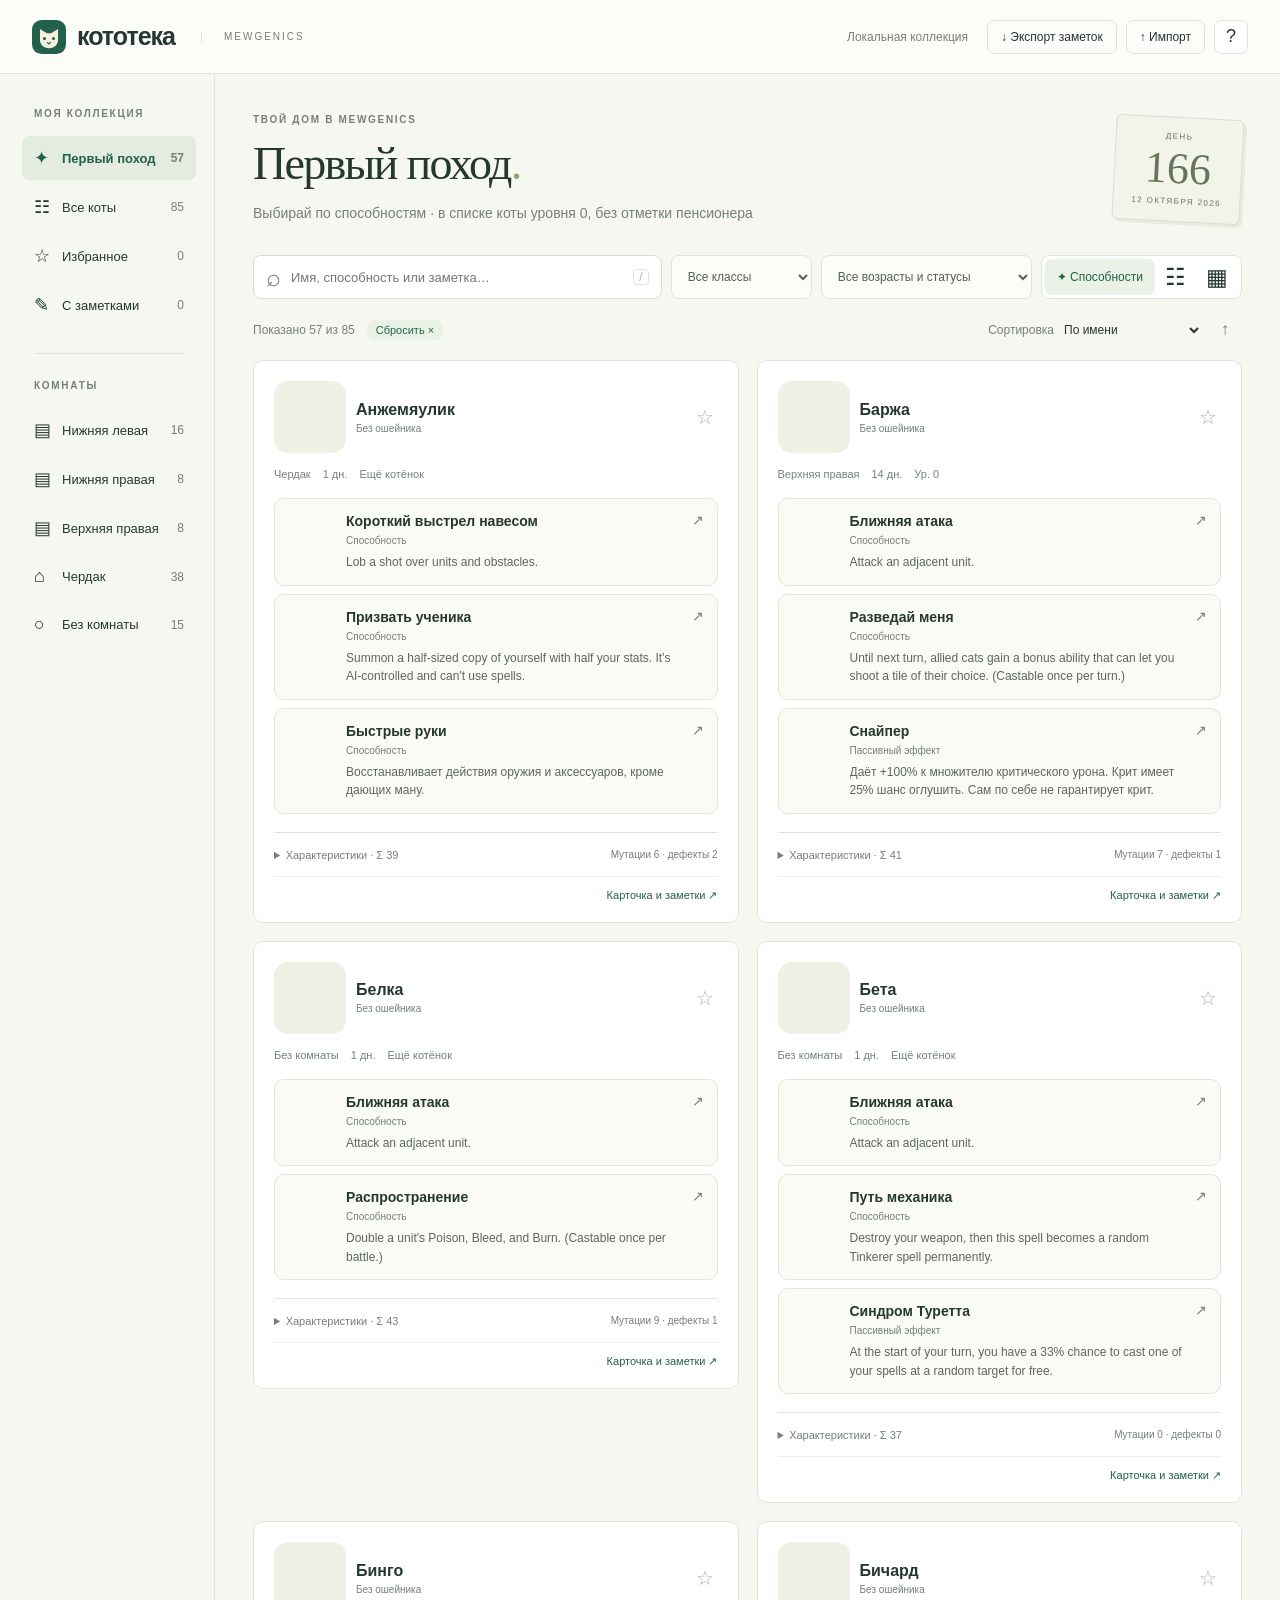
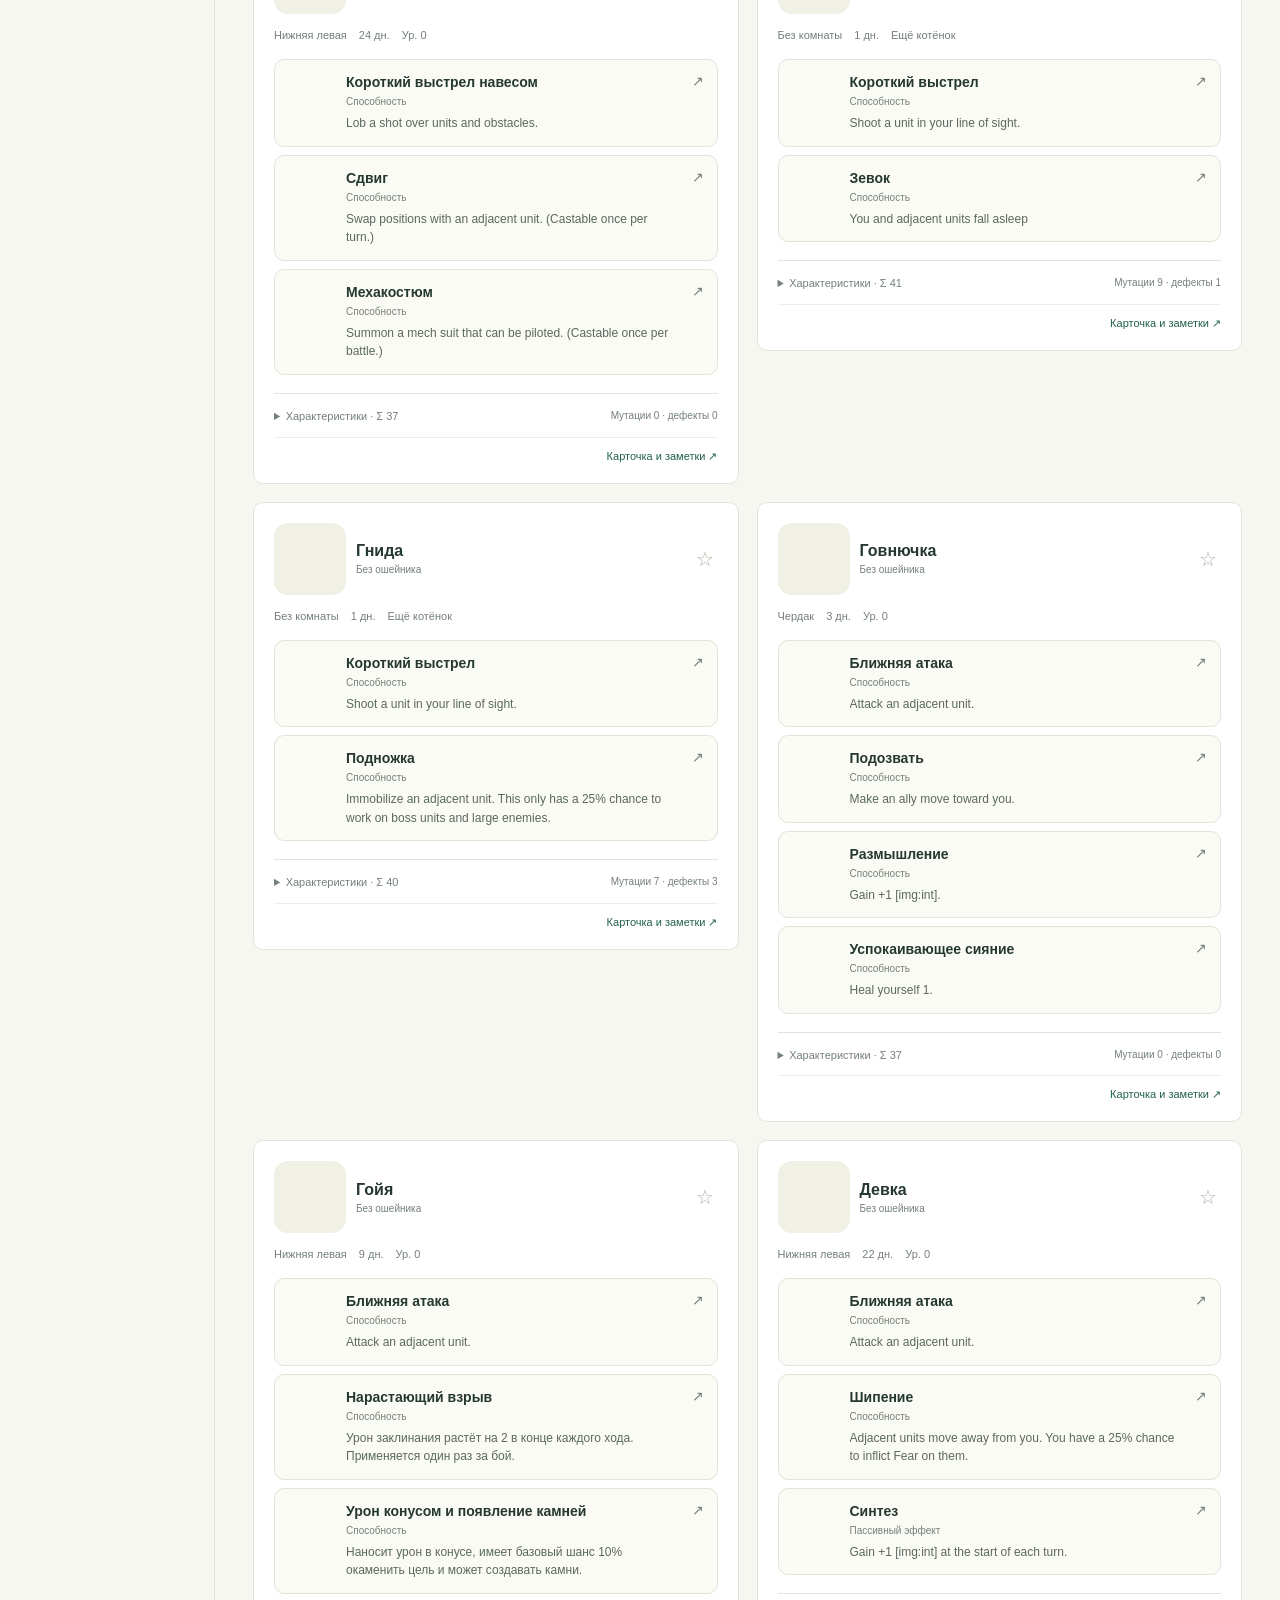
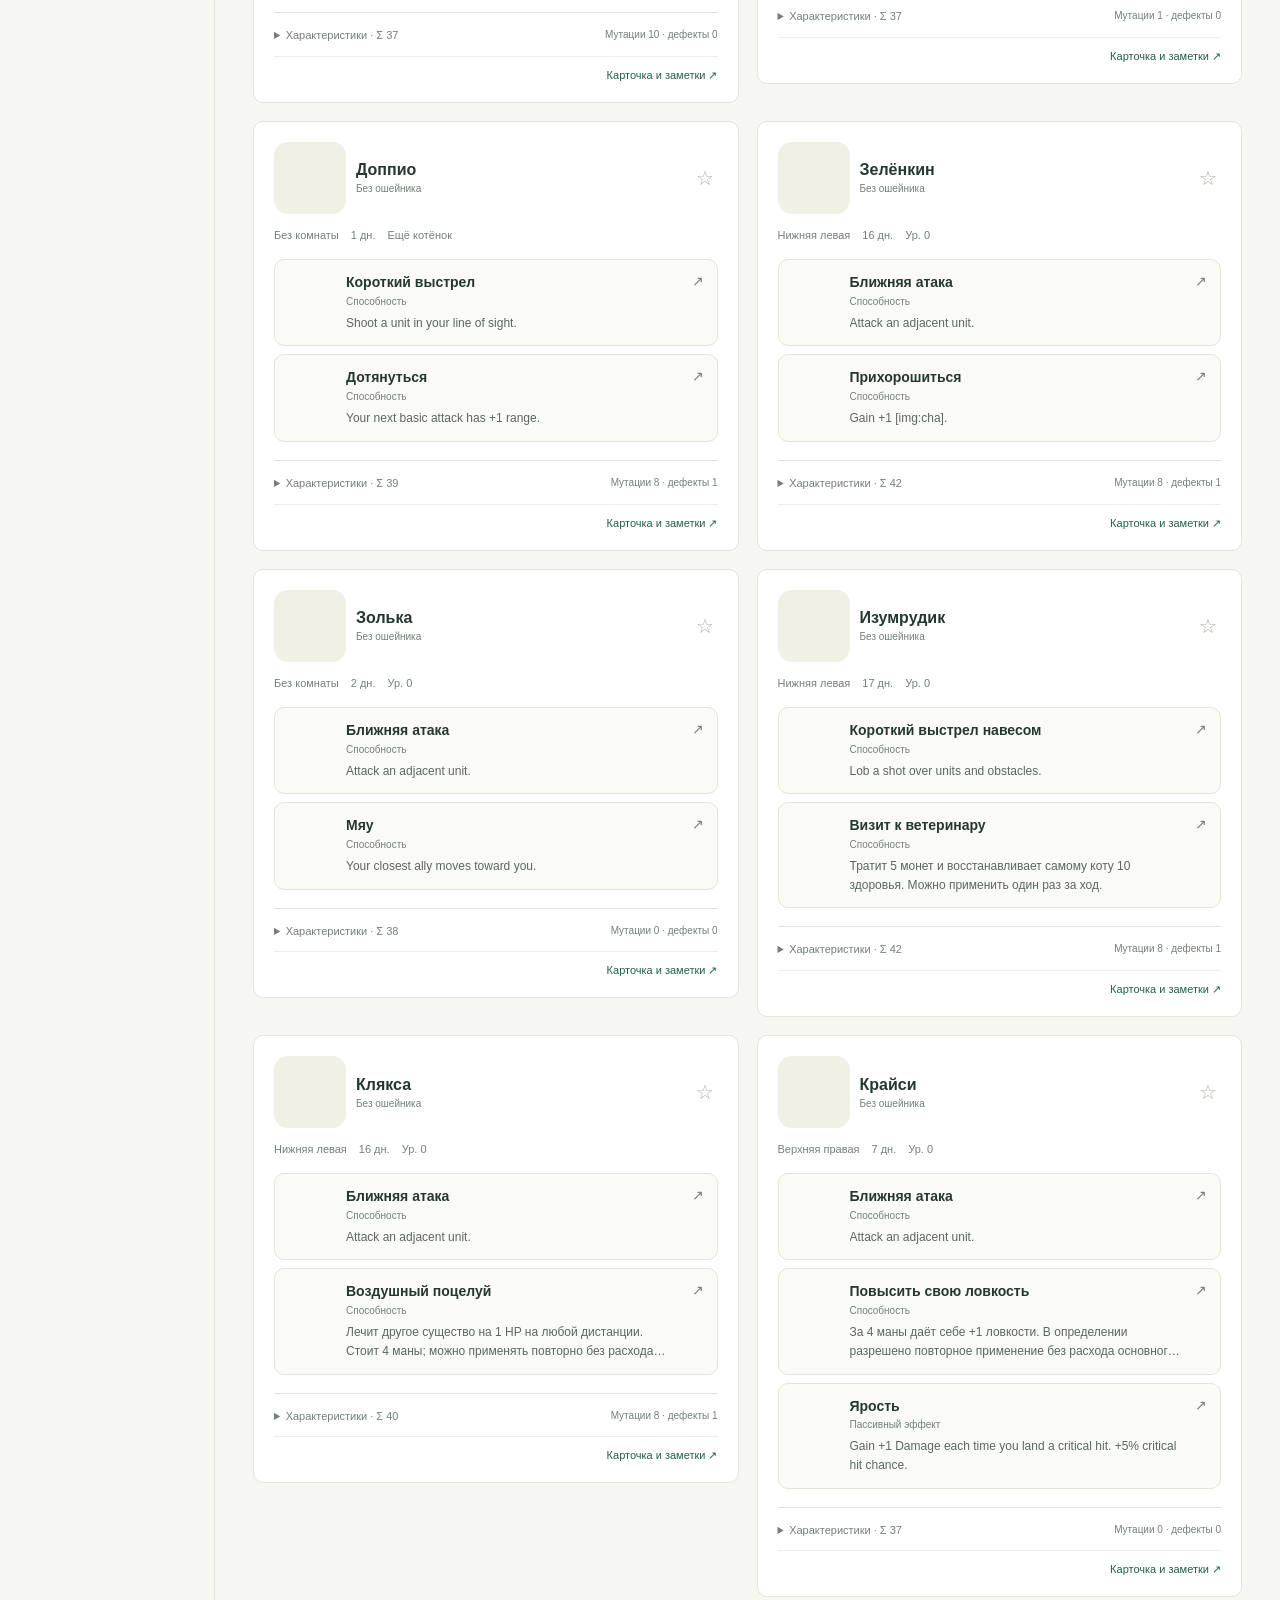
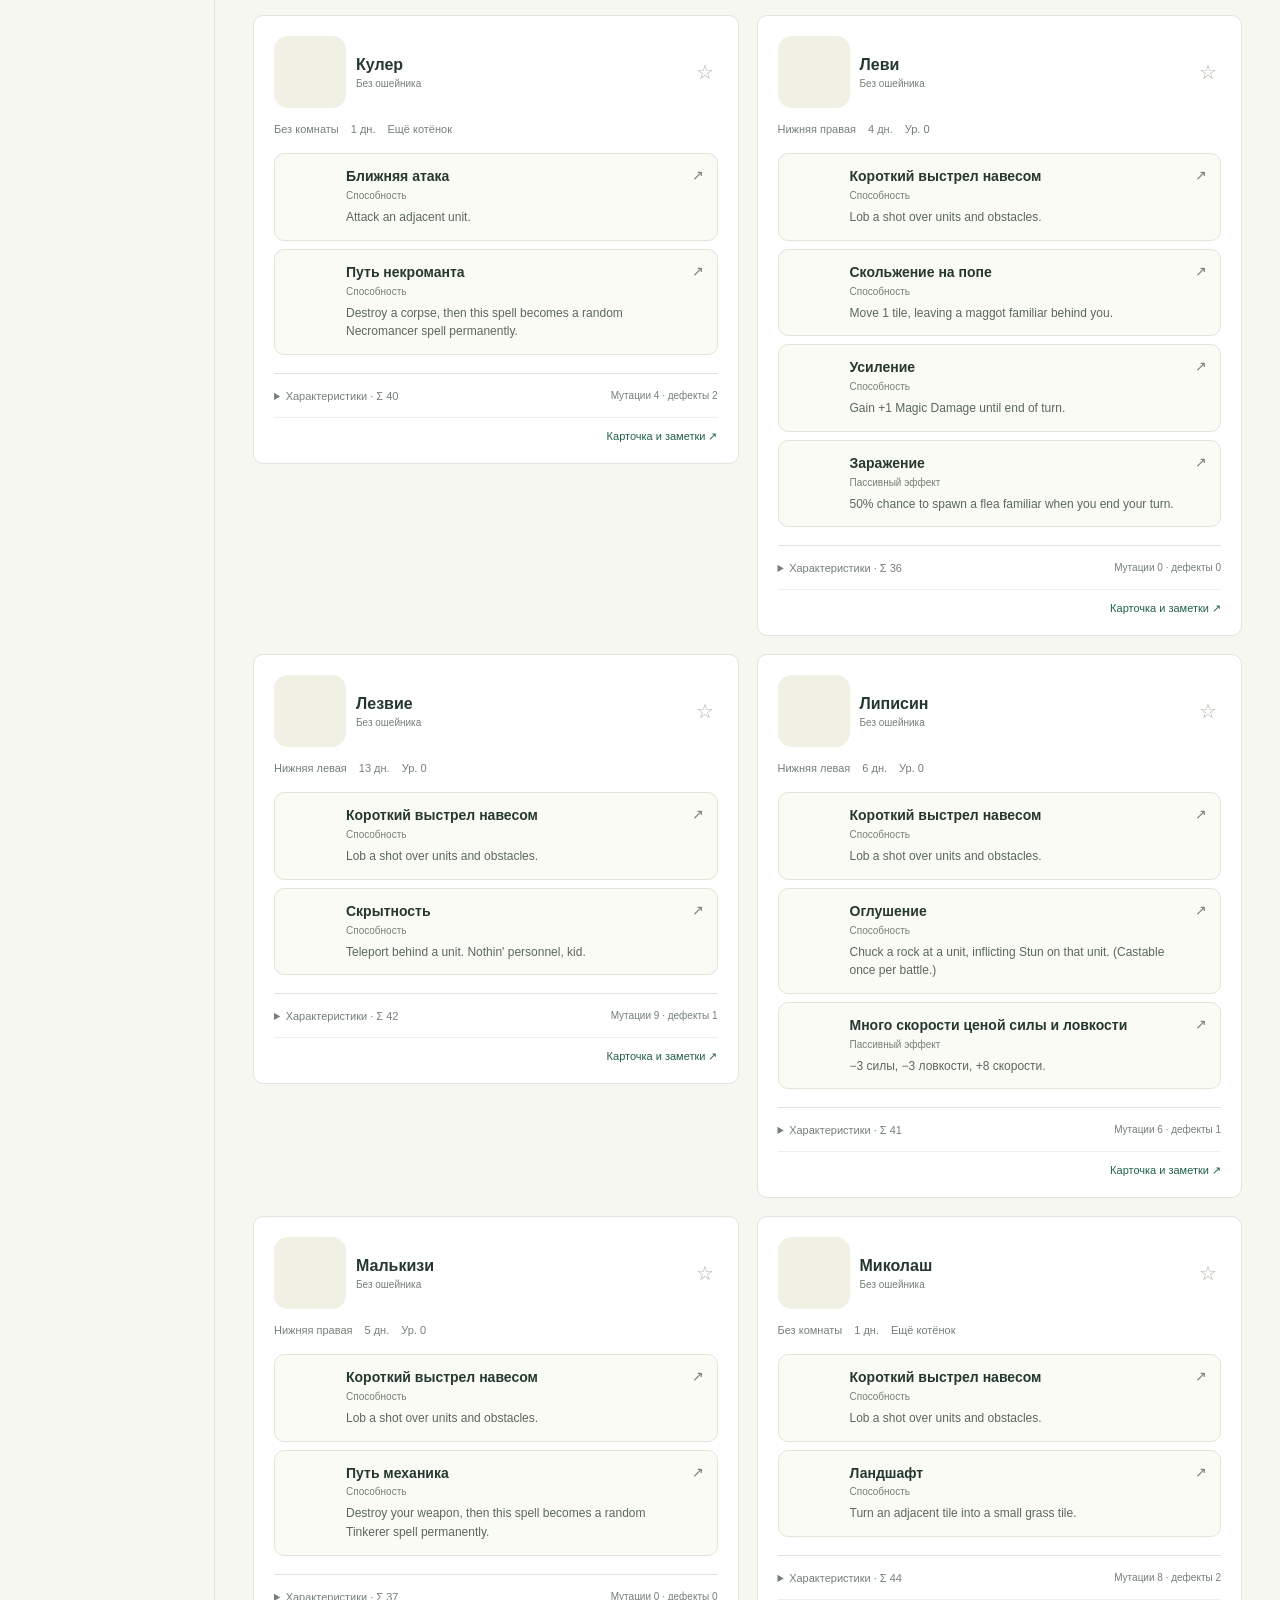
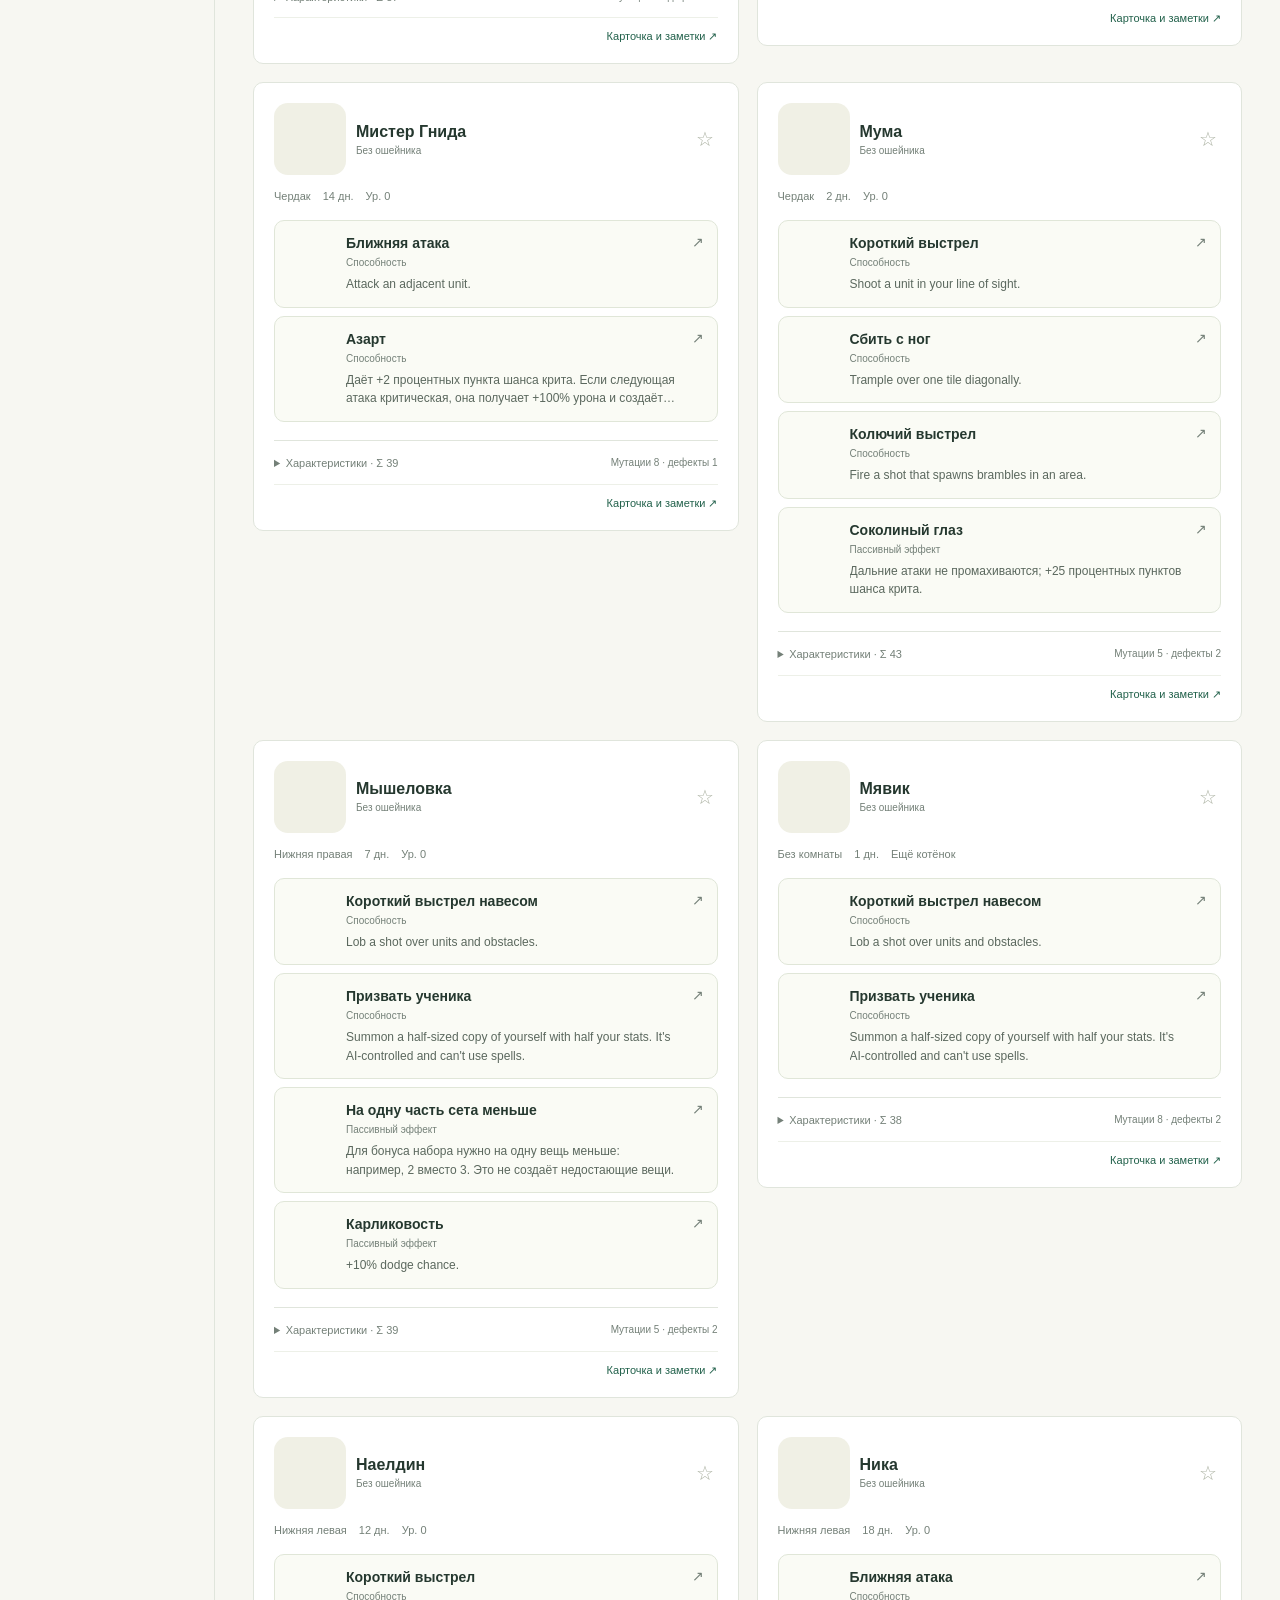
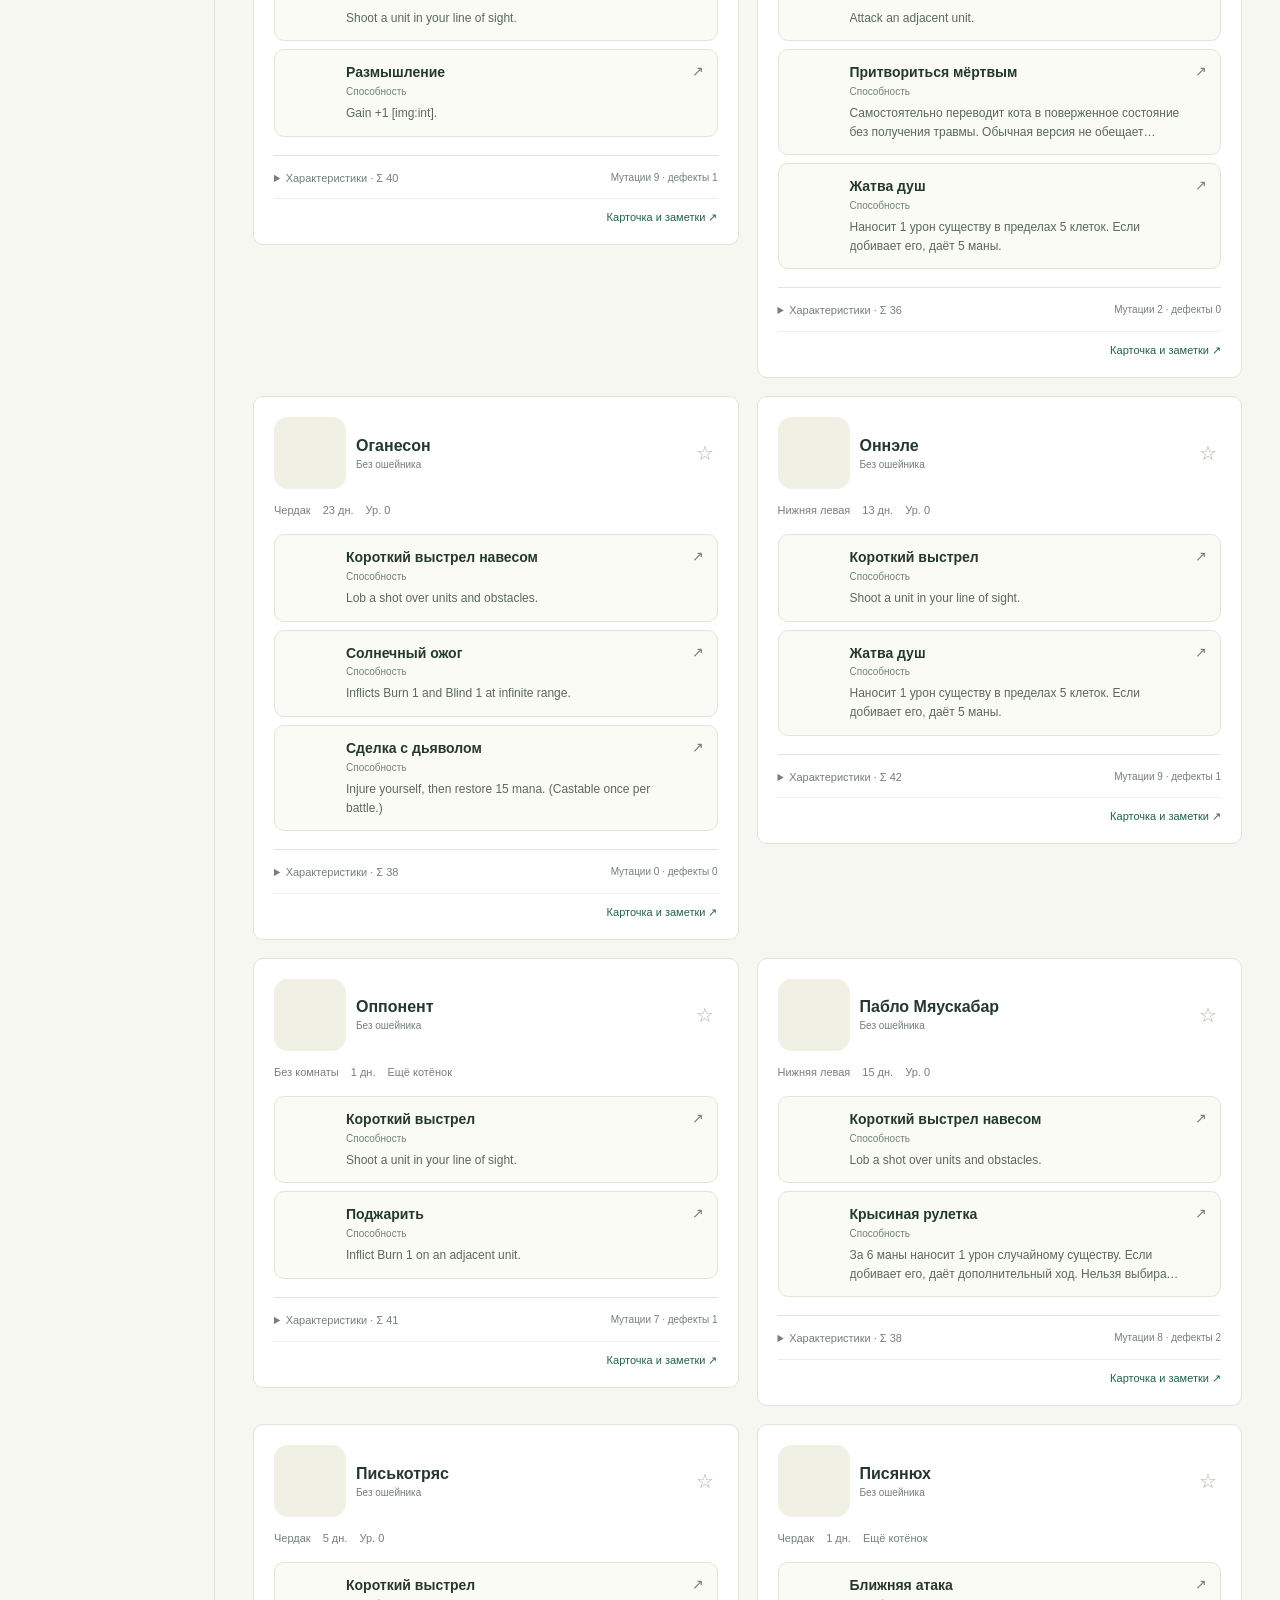
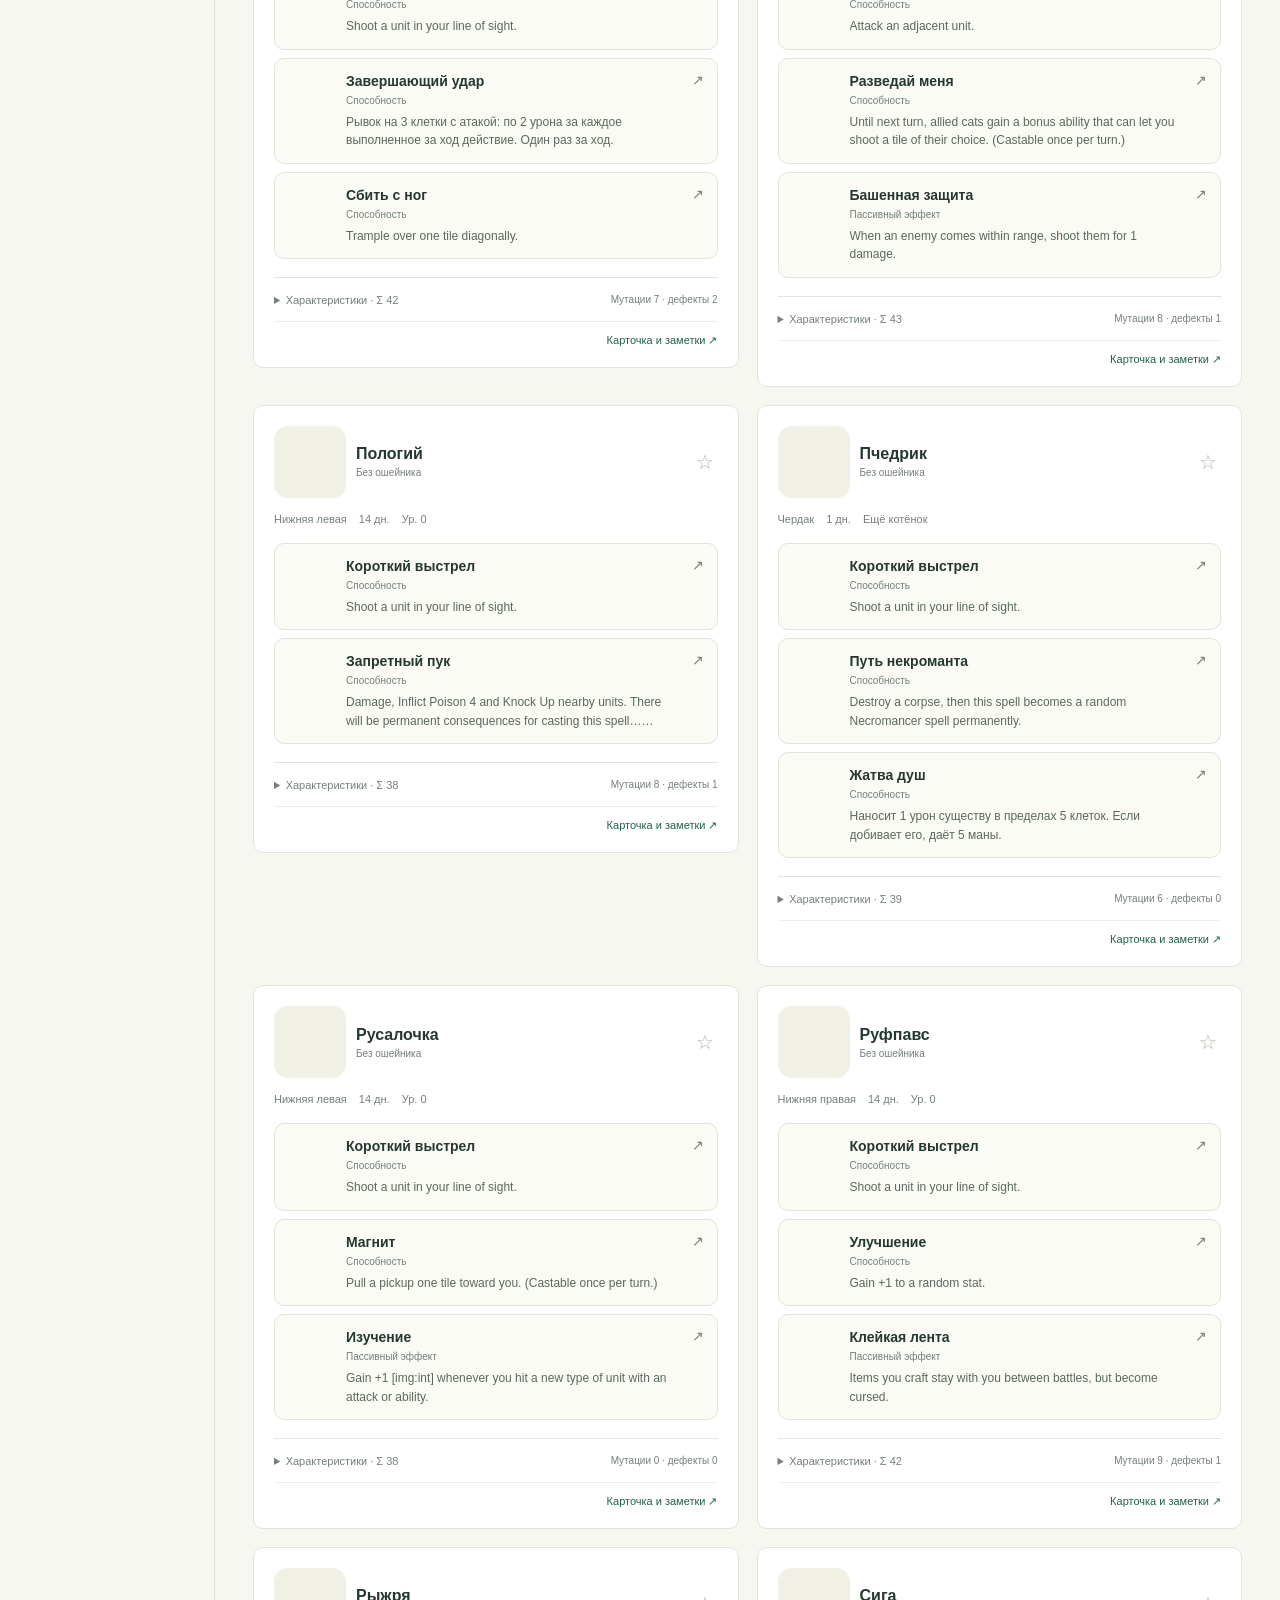
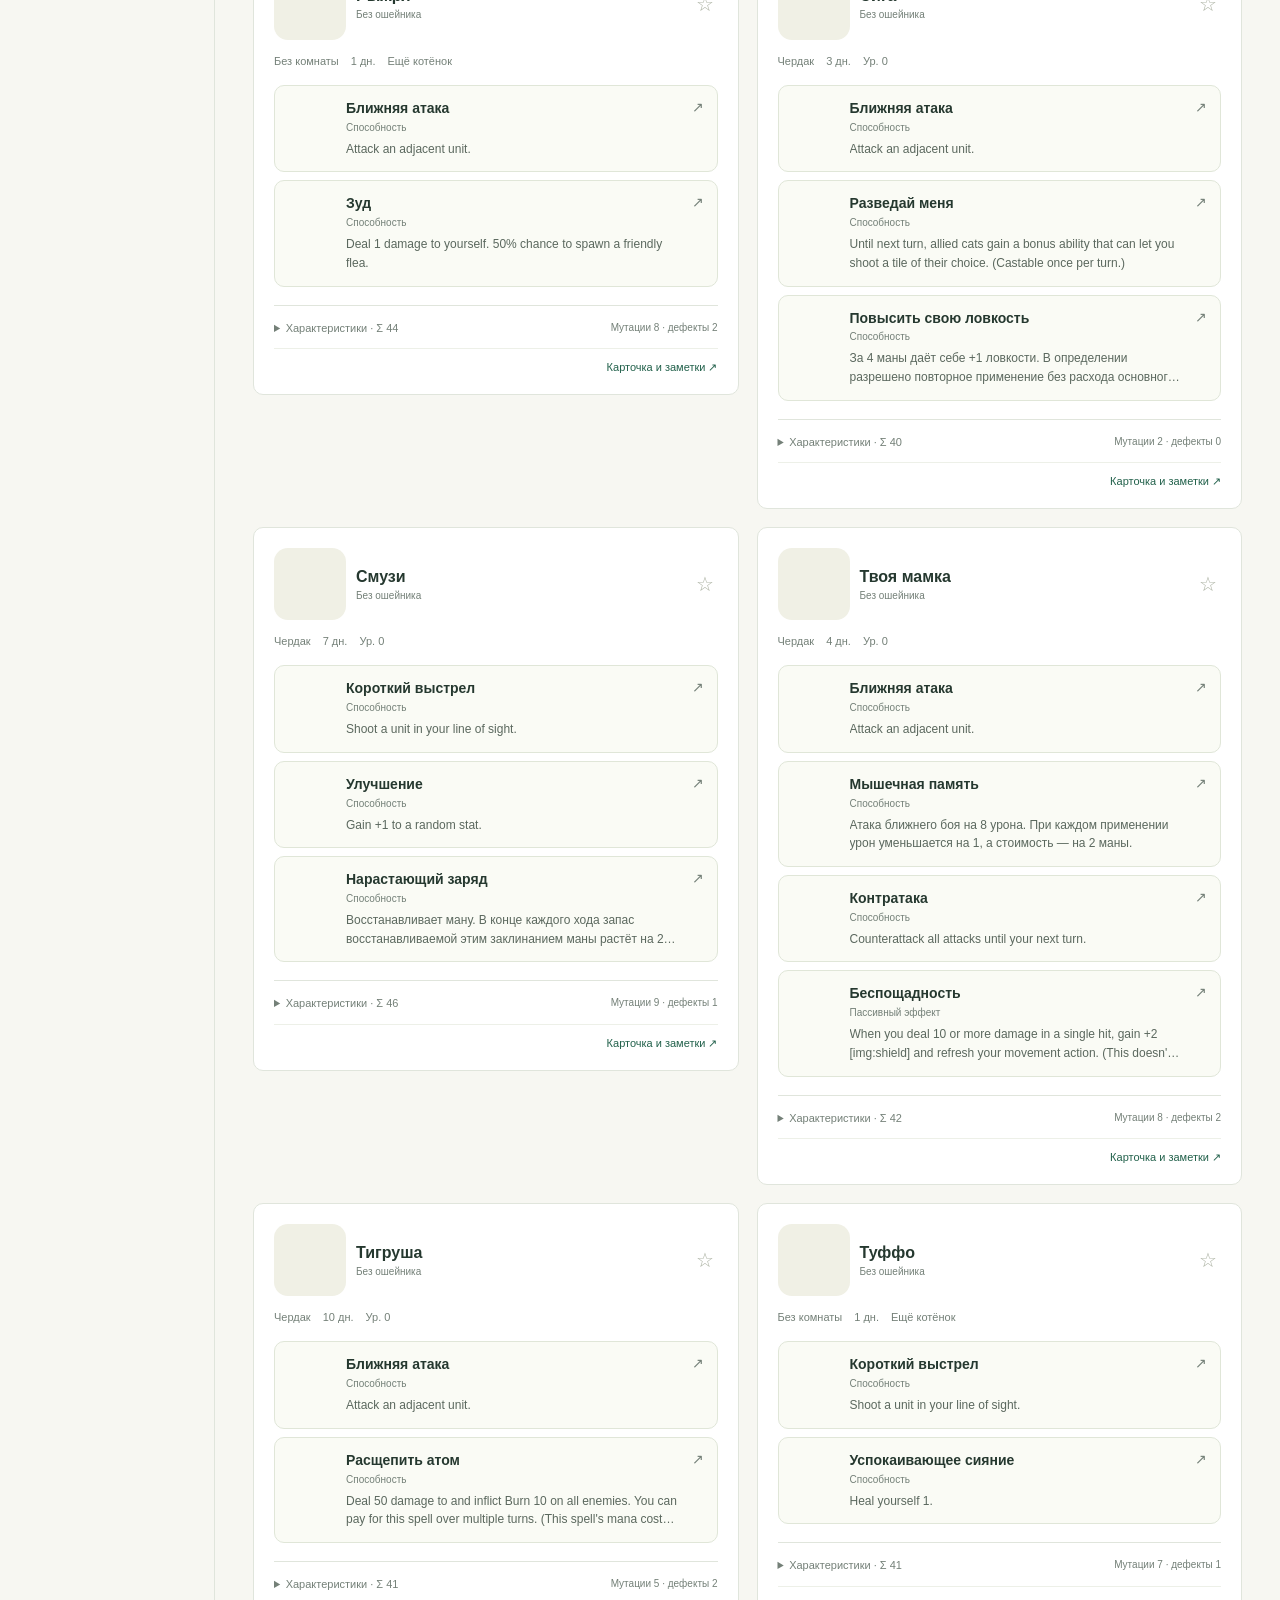
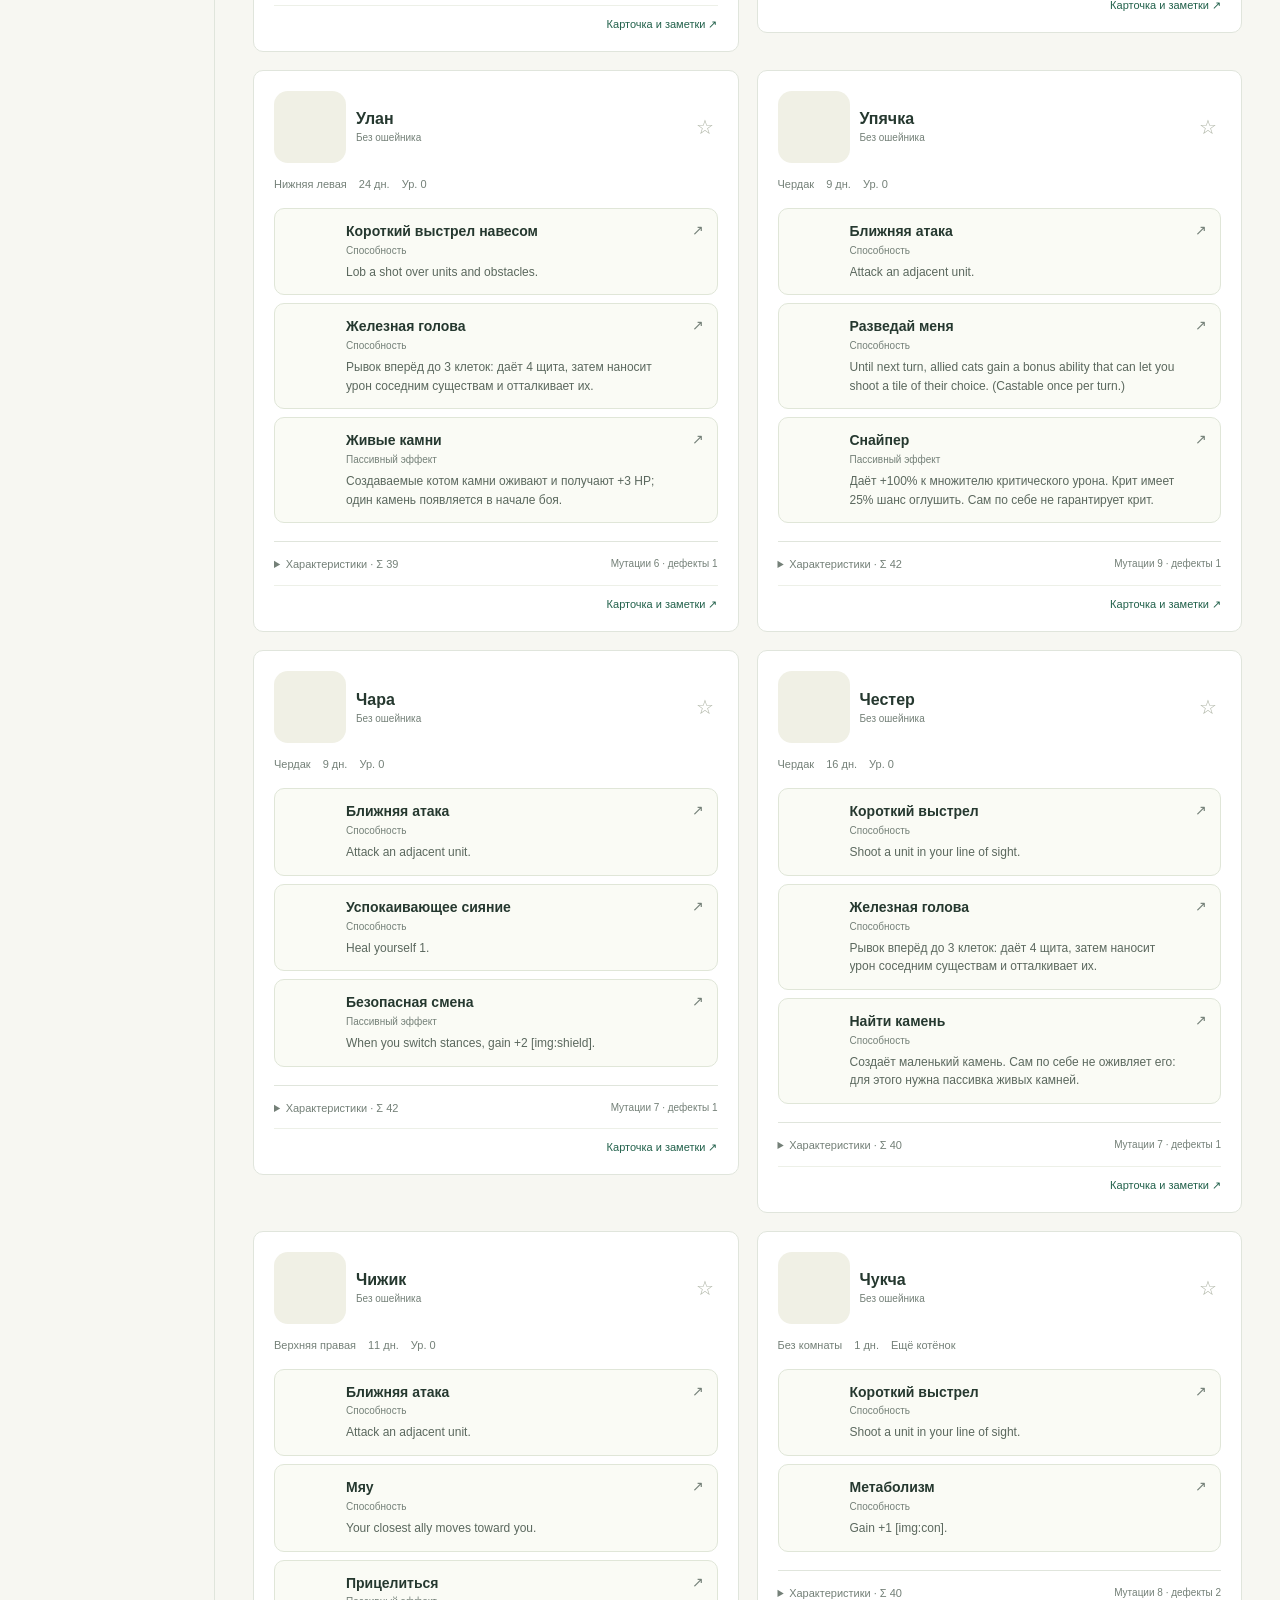
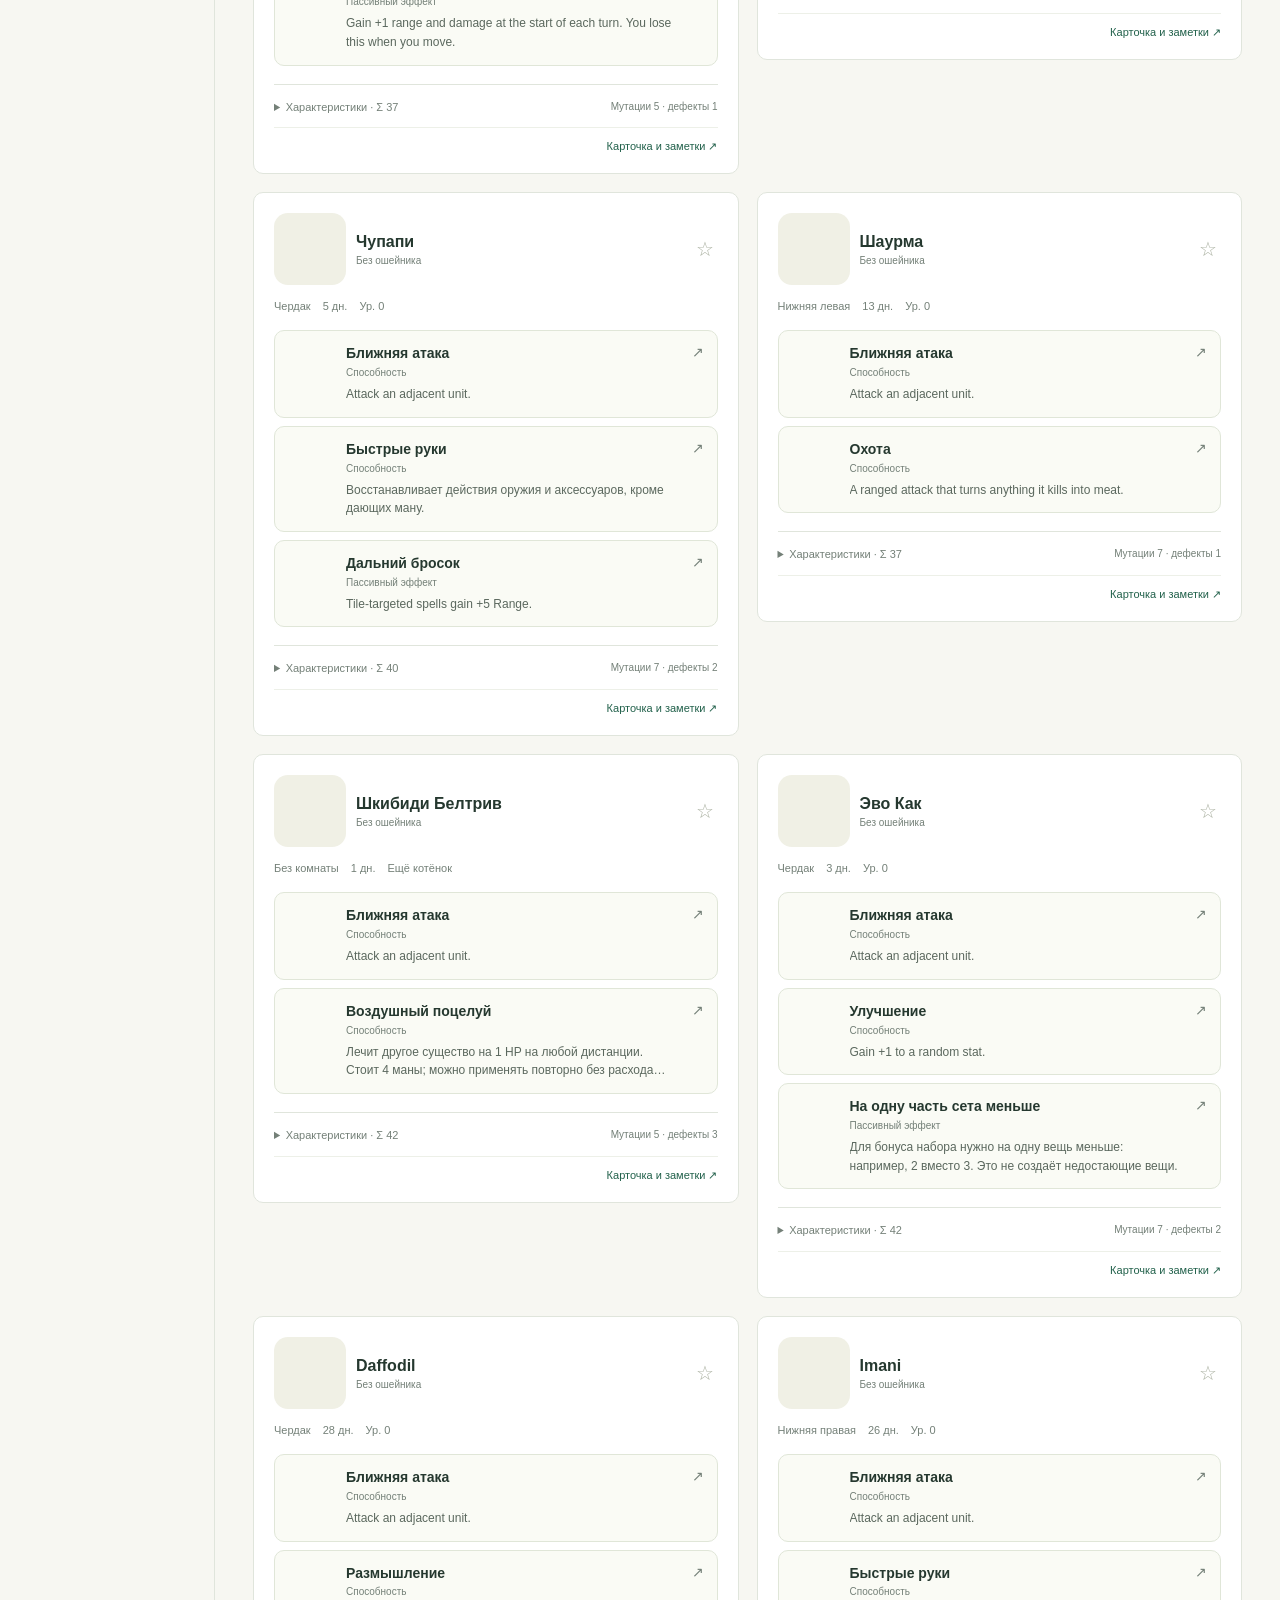
==== index.html @ c3068de3 "Publish standalone catbook demo" ====
<!doctype html>
<html lang="ru">
<meta charset="utf-8"><meta name="viewport" content="width=device-width,initial-scale=1">
<meta name="theme-color" content="#22614b"><title>Кототека · день 166</title>
<link rel="icon" href="icon.svg" type="image/svg+xml"><link rel="manifest" href="manifest.webmanifest"><link rel="stylesheet" href="style.css">
<body>
<header class="topbar"><a class="brand" href="./"><img src="icon.svg" alt="" width="34" height="34">кототека<span>MEWGENICS</span></a><div class="top-actions"><span id="offline-status" class="quiet">Локальная коллекция</span><button id="backup" class="subtle">↓ Экспорт заметок</button><button id="restore" class="subtle">↑ Импорт</button><input id="import-file" type="file" accept="application/json,.json" hidden><button id="about" class="icon-button" aria-label="О данных">?</button></div></header>
<div class="layout"><aside class="sidebar"><p class="eyebrow">МОЯ КОЛЛЕКЦИЯ</p><nav id="collections" aria-label="Коллекции"></nav><div class="sidebar-rule"></div><p class="eyebrow">КОМНАТЫ</p><nav id="rooms" aria-label="Комнаты"></nav><div class="sidebar-bottom"><span class="live-dot"></span> Снимок дня <b id="side-day">166</b><p>Коты из твоего сейва.<br>Заметки — в этом браузере.</p></div></aside>
<main><div class="heading"><div><p class="eyebrow">ТВОЙ ДОМ В MEWGENICS</p><h1 id="page-title">Все коты<span class="title-dot">.</span></h1><p class="intro" id="intro"></p></div><div class="day-stamp"><span>ДЕНЬ</span><strong id="day">166</strong><span>12 ОКТЯБРЯ 2026</span></div></div>
<div class="toolbar"><div class="search-wrap"><span aria-hidden="true">⌕</span><input type="search" id="search" placeholder="Имя, способность или заметка…" aria-label="Поиск котов"><kbd>/</kbd></div><select id="class-filter" aria-label="Класс"><option value="">Все классы</option></select><select id="status-filter" aria-label="Статус"><option value="">Все возрасты и статусы</option><option value="ready">Не пенсионеры · от 2 дней</option><option value="young">Котята · до 2 дней</option><option value="retired">Пенсионеры</option></select><div class="view-switch" role="group" aria-label="Вид коллекции"><button id="abilities-view" aria-label="Способности" aria-pressed="true">✦ Способности</button><button id="table-view" aria-label="Таблица" aria-pressed="false">☷</button><button id="cards-view" aria-label="Карточки" aria-pressed="false">▦</button></div></div>
<div class="resultbar"><span id="result-count" role="status"></span><div id="active-filter"></div><div class="sort-control"><label for="sort">Сортировка</label><select id="sort" aria-label="Сортировка"><option value="name">По имени</option><option value="sum">Сумма характеристик</option><option value="age">По возрасту</option><option value="level">По уровню</option><option value="mutations">По мутациям</option><option value="defects">По дефектам</option><option value="room">По комнате</option><option value="s0">Сила</option><option value="s1">Ловкость</option><option value="s2">Выносливость</option><option value="s3">Интеллект</option><option value="s4">Скорость</option><option value="s5">Харизма</option><option value="s6">Удача</option></select><button id="direction" class="icon-button" aria-label="Сменить направление сортировки">↑</button></div></div>
<section id="catalog" aria-label="Коты"></section><div id="empty" class="empty" hidden><div>⌕</div><h2>Никого не нашли</h2><p>Попробуй другое имя или убери фильтры.</p><button id="reset" class="primary">Сбросить фильтры</button></div>
<footer><span>Характеристики — базовые. Способности — найденные в записи, без разделения слотов.</span><button id="details-link" class="text-button">Подробнее о данных ↗</button></footer></main></div>
<dialog id="cat-dialog" class="cat-dialog" aria-labelledby="cat-title"><div id="cat-content"></div></dialog>
<dialog id="about-dialog" aria-labelledby="about-title"><button class="close icon-button" data-close aria-label="Закрыть">×</button><p class="eyebrow">О СНИМКЕ</p><h2 id="about-title">Что здесь показано</h2><div id="source-info"></div></dialog>
<div id="ability-preview" class="ability-preview" popover="manual" role="tooltip"></div>
<dialog id="ability-dialog" class="ability-sheet" aria-labelledby="ability-title"><div class="sheet-handle" aria-hidden="true"></div><button class="close icon-button" data-close aria-label="Закрыть описание" autofocus>×</button><div id="ability-content"></div></dialog>
<div id="toast" role="status" hidden></div>
<script src="data.js"></script><script src="core.js"></script><script src="app.js"></script>
</body></html>
---- style.css ----
:root{--paper:#f7f7f2;--white:#fff;--ink:#25382f;--muted:#748078;--line:#e0e5dc;--green:#22614b;--tint:#eaf1e7;--gold:#a36c16;--serif:Georgia,'Times New Roman',serif;font-family:-apple-system,BlinkMacSystemFont,'Segoe UI',sans-serif;color:var(--ink);font-size:14px;background:var(--paper)}*{box-sizing:border-box}body{margin:0}button,input,select,textarea{font:inherit}button,select{cursor:pointer}button{color:inherit}button:disabled{opacity:.5;cursor:default}a{color:inherit}button{border:1px solid var(--line);background:white;border-radius:7px;padding:9px 13px}button:hover{background:var(--tint)}button:focus-visible,a:focus-visible,input:focus-visible,textarea:focus-visible,select:focus-visible,summary:focus-visible{outline:3px solid #90b69e;outline-offset:3px}button[aria-pressed=true]{background:var(--tint);color:var(--green)}[hidden]{display:none!important}.topbar{height:74px;display:flex;justify-content:space-between;align-items:center;padding:0 32px;border-bottom:1px solid var(--line);background:#fcfcf9;gap:20px}.brand{display:flex;align-items:center;gap:11px;text-decoration:none;font-size:25px;letter-spacing:-1px;font-weight:750}.brand span{font-size:10px;letter-spacing:2px;font-weight:500;margin-left:15px;border-left:1px solid var(--line);padding-left:22px;color:var(--muted)}.top-actions{display:flex;gap:9px;align-items:center}.subtle{background:transparent;font-size:12px}.quiet{color:var(--muted);font-size:12px;margin-right:10px}.icon-button{min-width:34px;min-height:34px;padding:5px;font-size:18px}.layout{display:grid;grid-template-columns:215px minmax(0,1fr)}.sidebar{padding:34px 18px 24px 22px;border-right:1px solid var(--line);display:flex;flex-direction:column;min-height:calc(100vh - 74px)}.eyebrow{font-size:10px;letter-spacing:1.7px;font-weight:650;color:var(--muted);margin:0 0 17px}.sidebar .eyebrow{padding-left:12px}.sidebar nav{display:grid;gap:5px}.nav-item{border:0;background:transparent;display:flex;align-items:center;text-align:left;padding:11px 12px;gap:10px;font-size:13px}.nav-item.active{background:#e4ecdf;color:var(--green);font-weight:650}.nav-item small{margin-left:auto;font-variant-numeric:tabular-nums;color:var(--muted);font-size:12px}.nav-symbol{width:18px;font-size:18px;font-weight:400}.sidebar-rule{border-top:1px solid var(--line);margin:26px 12px}.sidebar-bottom{margin-top:auto;padding:50px 12px 0;font-size:12px;color:var(--muted);line-height:1.8}.sidebar-bottom p{font-size:11px;margin-bottom:0}.live-dot{display:inline-block;width:6px;height:6px;background:#528269;border-radius:50%;margin-right:5px}main{padding:40px 38px;min-width:0}.heading{display:flex;align-items:center;justify-content:space-between;gap:24px;margin-bottom:31px}h1{font-family:var(--serif);font-size:46px;letter-spacing:-1.7px;font-weight:400;margin:0 0 12px}.title-dot{color:#8caa65}.intro{margin:0;color:var(--muted);line-height:1.6}.heading .eyebrow{margin-bottom:12px}.day-stamp{border:1px solid #d8dfce;display:flex;flex-direction:column;align-items:center;padding:12px 18px;transform:rotate(3deg);border-radius:6px;background:#f2f3e9;min-width:118px;color:#66755b;box-shadow:3px 3px 0 #e8ecdf}.day-stamp strong{font-family:var(--serif);font-size:44px;font-weight:400;line-height:1.15}.day-stamp span{font-size:8px;letter-spacing:1.4px;line-height:1.8}.toolbar{display:flex;align-items:center;gap:9px}.search-wrap{display:flex;align-items:center;background:white;border:1px solid #d6ded2;border-radius:8px;padding:0 12px;flex:1;min-width:160px;height:44px}.search-wrap>span{font-size:25px;color:var(--muted);margin-right:8px}.search-wrap input{border:0;outline:none;background:transparent;width:100%;font-size:13px;min-width:0}.search-wrap kbd{font-family:inherit;color:#a4afa5;border:1px solid var(--line);border-radius:4px;padding:0 5px;font-size:12px}.toolbar select{max-width:215px;height:44px;border:1px solid var(--line);border-radius:8px;padding:0 28px 0 12px;background:#fcfcf9;color:#526255;font-size:12px}.view-switch{display:flex;border:1px solid var(--line);border-radius:8px;padding:3px;background:white}.view-switch button{border:0;padding:4px 10px;font-size:23px;line-height:28px}.resultbar{min-height:61px;display:flex;align-items:center;gap:12px;flex-wrap:wrap;color:var(--muted);font-size:12px}.sort-control{margin-left:auto;display:flex;align-items:center;gap:6px}.sort-control select{border:0;background:transparent;color:var(--ink);font-size:12px;max-width:160px}.sort-control .icon-button{border:0;background:transparent;font-size:17px}.filter-chip{padding:4px 9px;background:var(--tint);color:var(--green);font-size:11px;border:0}.table-wrap{border:1px solid #dce2d6;background:white;border-radius:10px;overflow:auto}.cats-table{border-collapse:collapse;width:100%;white-space:nowrap;text-align:left;font-size:12px}.cats-table th{background:#f0f3e9;color:#78846d;font-size:10px;letter-spacing:.7px;font-weight:500;padding:0;border-bottom:1px solid var(--line)}.cats-table th button{font:inherit;border:0;background:transparent;padding:15px 9px;width:100%;border-radius:0;white-space:nowrap}.cats-table th.name-th button{text-align:left;padding-left:19px}.cats-table th[aria-sort=ascending] button,.cats-table th[aria-sort=descending] button{color:var(--green);font-weight:750}.cats-table td{padding:12px 9px;border-bottom:1px solid #edf0e8}.cats-table tr:last-child td{border-bottom:0}.cats-table tbody tr:hover{background:#fafbf6}.cats-table td.name-td{padding-left:16px;min-width:185px}.cat-link{display:flex;align-items:center;gap:10px;border:0;padding:0;background:none;text-align:left;min-height:39px}.cat-link:hover{background:none}.cat-link strong{font-size:13px;font-weight:650;display:block}.cat-link small{display:block;color:var(--muted);margin-top:4px;font-size:10px}.avatar{width:36px;height:38px;border-radius:10px;background:#f1eee4;display:flex;align-items:center;justify-content:center;flex-shrink:0;color:#927d61}.avatar svg{width:27px;height:28px}.avatar.hue1{background:#e8eee6;color:#7b9274}.avatar.hue2{background:#f1e7e2;color:#ae8572}.avatar.hue3{background:#e9e9f2;color:#8d89a5}.avatar.hue4{background:#e4ecef;color:#7296a0}.avatar.hue5{background:#f4edd9;color:#ab934c}.num{font-family:ui-monospace,SFMono-Regular,Menlo,monospace;font-size:13px;text-align:center;font-variant-numeric:tabular-nums}.stat-value{display:inline-flex;align-items:center;justify-content:center;min-width:25px;min-height:27px;border-radius:5px}.stat-value.high{background:#eaf2e3;color:#477137;font-weight:700}.stat-value.low{color:#a79f91}.sum{font-weight:700;color:#54714a}.room-cell{font-size:10px;color:var(--muted)}.ability-cell{max-width:220px;width:220px;white-space:normal}.ability-pill{display:inline-block;max-width:190px;overflow:hidden;text-overflow:ellipsis;white-space:nowrap;font-size:10px;border:1px solid #e3e9df;background:#f7f9f3;border-radius:5px;padding:4px 7px;margin:2px 3px 2px 0;vertical-align:middle;color:#536848}.ability-pill:hover{border-color:#8eac7d;background:#e9f1df}.more{font-size:10px;color:var(--muted);border:0;background:none;padding:5px}.favorite{font-size:20px;border:0;background:none;padding:4px;color:#adb3a4}.favorite[aria-pressed=true]{color:#b48325;background:none}.note-dot{font-size:10px;color:#5b846b;margin-left:5px}.retired{color:#a39378}.cards{display:grid;grid-template-columns:repeat(auto-fill,minmax(255px,1fr));gap:15px}.cat-card{background:white;border:1px solid var(--line);border-radius:10px;padding:19px;min-width:0}.card-top{display:flex;justify-content:space-between;align-items:center}.card-top .cat-link strong{font-size:16px}.card-meta{display:flex;gap:12px;margin:15px 0;font-size:11px;color:var(--muted)}.card-stats{display:grid;grid-template-columns:repeat(7,1fr);text-align:center;margin:15px 0 13px;gap:3px}.card-stats small{font-size:8px;color:var(--muted);display:block;margin-bottom:5px}.card-stats .stat-value{font-size:14px}.card-bottom{margin-top:14px;padding-top:12px;border-top:1px solid #edf0e8;color:var(--muted);font-size:11px;display:flex;align-items:center;justify-content:space-between}.tag{display:inline-block;background:#f1eee6;color:#806b4d;border-radius:4px;padding:3px 6px;font-size:10px;margin:4px 4px 0 0}.note-preview{color:var(--muted);font-size:12px;line-height:1.6;white-space:pre-wrap;overflow-wrap:anywhere;margin:12px 0 0;display:-webkit-box;-webkit-line-clamp:2;-webkit-box-orient:vertical;overflow:hidden}footer{font-size:10px;color:var(--muted);line-height:1.7;display:flex;justify-content:space-between;gap:10px;margin-top:22px}.text-button{border:0;background:none;padding:0;color:var(--green);font-size:11px}.empty{text-align:center;padding:60px 10px;color:var(--muted)}.empty>div{font-size:45px}.empty h2{color:var(--ink);font-family:var(--serif);font-size:28px;font-weight:400}.primary{background:var(--green);color:white;border-color:var(--green)}.primary:hover{background:#174733}dialog{border:1px solid var(--line);border-radius:14px;box-shadow:0 20px 100px #20332833;color:var(--ink);max-width:min(660px,calc(100vw - 28px));width:660px;padding:32px;background:#fcfcf9}dialog::backdrop{background:#23362c66;backdrop-filter:blur(3px)}dialog h2{font-family:var(--serif);font-size:32px;font-weight:400;margin:0 0 14px}dialog p,dialog li{font-size:13px;line-height:1.65}dialog li{margin-bottom:9px}.close{position:absolute;right:18px;top:17px;border:0;background:transparent;font-size:26px}.cat-dialog{max-height:92vh;padding:0;width:730px;max-width:min(730px,calc(100vw - 28px))}.profile-header{padding:31px 32px 23px;background:#f0f3e9;border-bottom:1px solid var(--line)}.profile-id{font-size:10px;letter-spacing:1px;color:var(--muted);margin-bottom:14px}.profile-title{display:flex;align-items:center;gap:16px}.profile-title .avatar{width:60px;height:62px;background:#fff9}.profile-title .avatar svg{width:43px;height:44px}.profile-title h2{margin:0 0 6px;font-size:35px}.profile-title p{margin:0;font-size:12px;color:#6a7969}.profile-title .favorite{margin-left:auto;margin-right:4px}.profile-facts{display:flex;gap:22px;margin-top:23px}.profile-facts span{display:block;font-size:10px;color:var(--muted);margin-bottom:6px}.profile-facts strong{font-weight:550;font-size:14px}.profile-body{padding:25px 32px 30px}.section-label{display:flex;align-items:center;justify-content:space-between;margin-bottom:13px}.section-label h3{font-size:13px;margin:0}.section-label small{font-size:10px;color:var(--muted)}.profile-stats{display:grid;grid-template-columns:repeat(7,1fr);gap:5px;margin-bottom:27px}.profile-stats>div{border:1px solid var(--line);border-radius:6px;padding:11px 2px;text-align:center;background:white}.profile-stats small{font-size:9px;color:var(--muted);display:block;margin-bottom:9px}.profile-stats strong{font:23px var(--serif)}.note-box{background:#f6f2e7;border:1px solid #e4decd;border-radius:9px;padding:16px;margin:26px 0}.note-box label{font-size:12px;font-weight:600;display:block;margin-bottom:10px}.note-box textarea{width:100%;resize:vertical;min-height:112px;background:#fffdf8;border:1px solid #e5dfd0;border-radius:6px;padding:12px;font-size:14px;line-height:1.6;color:var(--ink)}.note-status{font-size:10px;color:#8b836e;min-height:17px;margin:5px 0 13px}.note-box input{width:100%;padding:9px 10px;border:1px solid #e5dfd0;border-radius:5px;background:#fffdf8;font-size:12px}.suggest-tags{display:flex;gap:5px;flex-wrap:wrap;margin-top:9px}.suggest-tags button{font-size:10px;border-color:#dfd8c6;background:transparent;padding:5px 8px;color:#867452}.abilities-list{display:grid;gap:9px}.ability-detail{border:1px solid var(--line);background:white;border-radius:7px;padding:12px 14px}.ability-detail summary{cursor:pointer;display:flex;justify-content:space-between;gap:8px;list-style:none}.ability-detail summary::after{content:'+';color:var(--muted)}.ability-detail[open] summary::after{content:'−'}.ability-detail summary strong{font-size:12px;font-weight:600}.ability-detail small{display:block;color:var(--muted);font-size:10px;margin-top:4px}.ability-detail p{font-size:12px;margin:10px 0;white-space:pre-line;overflow-wrap:anywhere}.ability-detail .text-button{margin-top:6px}.mutations-section{margin-top:27px}.mutation-effects{font-size:11px;color:#5e7952}.data-note{font-size:11px;color:var(--muted);line-height:1.7;margin:25px 0 0}.source-file{padding:12px;background:var(--tint);overflow-wrap:anywhere;border-radius:6px;font-size:12px}.source-file code{font-size:10px;color:var(--muted)}#toast{position:fixed;bottom:25px;left:50%;transform:translateX(-50%);background:#253b2e;color:white;box-shadow:0 5px 20px #0002;border-radius:8px;padding:13px 20px;z-index:5;max-width:90vw;font-size:13px}.mobile-only{display:none}@media(min-width:1500px){main{padding:45px 55px}.cats-table td{padding-top:15px;padding-bottom:15px}.ability-cell{width:280px;max-width:280px}}@media(max-width:1120px){main{padding:30px 23px}.layout{grid-template-columns:180px minmax(0,1fr)}.sidebar{padding-left:10px;padding-right:10px}.brand span{display:none}.toolbar{flex-wrap:wrap}.search-wrap{flex-basis:100%}.toolbar select{flex:1;max-width:none}.topbar{padding:0 22px}.quiet{display:none}.day-stamp{min-width:95px;padding:10px}.cats-table{min-width:970px}}@media(max-width:700px){.topbar{height:65px;padding:0 17px}.brand{font-size:23px}.top-actions{gap:5px}.top-actions .subtle{font-size:0;padding:8px;min-width:34px}.top-actions .subtle::first-letter{font-size:17px}.top-actions .icon-button{font-size:16px}.layout{display:block}.sidebar{min-height:0;border-right:0;border-bottom:1px solid var(--line);padding:10px 13px;gap:8px}.sidebar .eyebrow,.sidebar-rule,.sidebar-bottom{display:none}.sidebar nav{display:flex;overflow:auto;gap:5px}.nav-item{white-space:nowrap;padding:8px 10px;font-size:12px;gap:7px;min-height:38px}.nav-symbol{font-size:15px;width:14px}.nav-item small{margin-left:3px;font-size:10px}#rooms .nav-item{font-size:10px;padding:6px 9px;min-height:29px}#rooms .nav-symbol{display:none}main{padding:25px 16px}.heading{margin-bottom:22px;gap:12px}h1{font-size:37px}.heading .eyebrow{font-size:8px;letter-spacing:1.5px}.intro{font-size:11px;max-width:235px}.day-stamp{min-width:74px;padding:7px}.day-stamp strong{font-size:33px}.day-stamp span{font-size:6px;letter-spacing:.8px}.toolbar{gap:7px}.toolbar select{font-size:10px;padding-left:8px;max-width:calc(50% - 4px);height:39px}.view-switch{display:none}.resultbar{font-size:11px;gap:4px;padding:9px 0;min-height:58px}.sort-control label{display:none}.sort-control select{font-size:11px;max-width:148px}.sort-control .icon-button{min-width:24px}.cards{grid-template-columns:1fr;gap:11px}.cat-card{padding:16px}.card-top .cat-link strong{font-size:17px}.card-stats{margin:13px 0}.card-stats small{font-size:9px}.card-stats .stat-value{font-size:16px}.ability-pill{font-size:11px;padding:5px 8px}.card-bottom{font-size:10px}footer{flex-direction:column;align-items:flex-start;font-size:10px}.cat-dialog{max-width:100%;width:100%;height:100dvh;max-height:100dvh;margin:0;border-radius:0;border:0}.profile-header{padding:28px 20px 22px}.profile-title h2{font-size:32px}.profile-facts{gap:18px}.profile-facts strong{font-size:12px}.profile-body{padding:23px 18px}.profile-stats small{font-size:8px}.profile-stats>div{padding:9px 0}.profile-stats strong{font-size:22px}.section-label small{font-size:9px}.close{top:11px;right:12px}.note-box textarea{font-size:16px}.note-box input{font-size:16px}.ability-detail summary strong{font-size:13px}.ability-detail p{font-size:13px}.suggest-tags button{min-height:34px}dialog{padding:26px 22px}.mobile-only{display:block}}

/* Exact in-game artwork, all abilities visible in compact rows. */
.ability-cell{width:300px;max-width:300px;min-width:230px}.ability-icons{display:flex;flex-wrap:wrap;gap:5px;align-items:center}.ability-icon-button{display:inline-flex;padding:2px;border:1px solid #d7ddd1;border-radius:6px;background:#fff;transition:transform .12s,border-color .12s;line-height:0}.ability-icon-button:hover{transform:translateY(-2px);border-color:#598569;background:#edf4e5}.ability-art{display:inline-flex;position:relative;width:32px;height:32px;align-items:center;justify-content:center}.ability-art img{display:block;width:100%;height:100%;object-fit:contain}.upgrade-mark{position:absolute;right:-3px;bottom:-3px;display:flex;align-items:center;justify-content:center;width:13px;height:13px;font:bold 11px/1 sans-serif;background:#e3bd56;color:#3b310b;border:1px solid #fff;border-radius:4px}.detail-art{width:45px;height:45px;flex:0 0 45px}.ability-detail summary{align-items:center}.ability-detail-name{flex:1;min-width:0}.ability-detail summary::after{align-self:center}.cat-card .ability-art{width:37px;height:37px}.cat-card .ability-icons{gap:7px}.cats-table td:last-child,.cats-table th:last-child{position:sticky;right:0;background:#fff}.cats-table th:last-child{background:#f0f3e9}@media(max-width:700px){.cat-card .ability-icon-button{padding:3px}.cat-card .ability-art{width:38px;height:38px}.cat-card .ability-icons{gap:8px}}

/* Saved cat anatomy, original game artwork. */
.avatar.portrait{background:#f0f0e5;color:inherit;overflow:visible;width:64px;height:64px;flex:0 0 64px;border-radius:14px}.avatar.portrait img{display:block;width:100%;height:100%;object-fit:contain}.profile-title .avatar.portrait{width:112px;height:112px;flex-basis:112px}.card-top .avatar.portrait{width:80px;height:80px;flex-basis:80px}.name-td{min-width:210px}
.ability-preview{position:fixed;inset:auto;margin:0;width:330px;max-width:calc(100vw - 24px);max-height:calc(100dvh - 24px);overflow:auto;padding:20px;background:#fffef8;color:var(--ink);border:1px solid #c9d3c2;border-radius:14px;box-shadow:0 12px 40px #193a292e;z-index:1000}.ability-heading{display:flex;align-items:center;gap:14px;padding-right:14px}.ability-heading h2{font-size:19px;line-height:1.25;margin:0 0 6px;font-family:inherit;letter-spacing:0}.ability-heading small,.ability-language{font-size:11px;line-height:1.5;color:var(--muted)}.ability-description{font-size:14px;line-height:1.65;white-space:pre-line;overflow-wrap:anywhere;margin:18px 0 10px}.ability-original{font-size:12px;color:var(--muted);margin-top:14px}.preview-hint{font-size:11px;color:var(--green);margin-top:16px;border-top:1px solid var(--line);padding-top:12px}.ability-sheet{width:440px;max-width:calc(100vw - 24px);border-radius:20px;padding:32px;max-height:85dvh;overflow:auto}.ability-sheet .ability-heading{padding-right:20px}.ability-sheet .detail-art{width:64px;height:64px;flex-basis:64px}.ability-carriers{display:block;width:100%;margin-top:25px;min-height:48px}.sheet-handle{display:none}
@media(max-width:700px){.ability-sheet{inset:auto 0 0;margin:0;width:100%;max-width:100%;max-height:85dvh;border-radius:23px 23px 0 0;padding:30px 24px calc(24px + env(safe-area-inset-bottom));border:0}.sheet-handle{display:block;width:36px;height:4px;border-radius:4px;background:#d2d9ce;position:absolute;top:11px;left:calc(50% - 18px)}.ability-sheet .close{top:20px;right:16px;min-height:44px;min-width:44px}.ability-sheet .ability-heading{padding-right:32px}.ability-description{font-size:16px}.ability-sheet .ability-heading h2{font-size:22px}.profile-title .avatar.portrait{width:94px;height:94px;flex-basis:94px}}

/* Ability-first selection for a first expedition. */
.ability-cards{display:grid;grid-template-columns:repeat(auto-fill,minmax(340px,1fr));gap:18px;align-items:start}.ability-cat{padding:20px}.focus-abilities{display:grid;gap:8px;margin:18px 0}.focus-ability{display:flex;align-items:flex-start;gap:13px;width:100%;padding:13px;text-align:left;background:#fafbf5;border:1px solid #e0e6d8;border-radius:10px}.focus-ability>span:nth-child(2){flex:1;min-width:0}.focus-ability strong{display:block;font-size:14px;line-height:1.35}.focus-ability small{display:block;color:var(--muted);font-size:10px;margin:4px 0 7px}.ability-excerpt{display:-webkit-box;-webkit-line-clamp:2;-webkit-box-orient:vertical;overflow:hidden;font-size:12px;line-height:1.55;color:#5b685e}.ability-chevron{font-size:14px;color:var(--muted)}.secondary-stats{border-top:1px solid var(--line);padding-top:13px}.secondary-stats summary{cursor:pointer;font-size:11px;color:var(--muted);line-height:1.8}.secondary-stats summary span{float:right;font-size:10px}.ability-cat .card-bottom{justify-content:flex-end;margin-top:10px}.ability-cat .card-top .avatar.portrait{width:72px;height:72px;flex-basis:72px}#abilities-view{white-space:nowrap;font-size:12px;padding-inline:12px}.view-switch{flex-shrink:0}@media(max-width:700px){.ability-cards{grid-template-columns:minmax(0,1fr);gap:14px}.ability-cat{padding:16px}.toolbar .view-switch{display:flex;margin-left:auto}.view-switch #table-view{display:none}.focus-ability{padding:12px;gap:11px}.focus-ability strong{font-size:14px}.ability-excerpt{font-size:13px}.focus-ability .detail-art{width:46px;height:46px;flex-basis:46px}.secondary-stats summary span{float:none;display:block;margin-left:14px}}
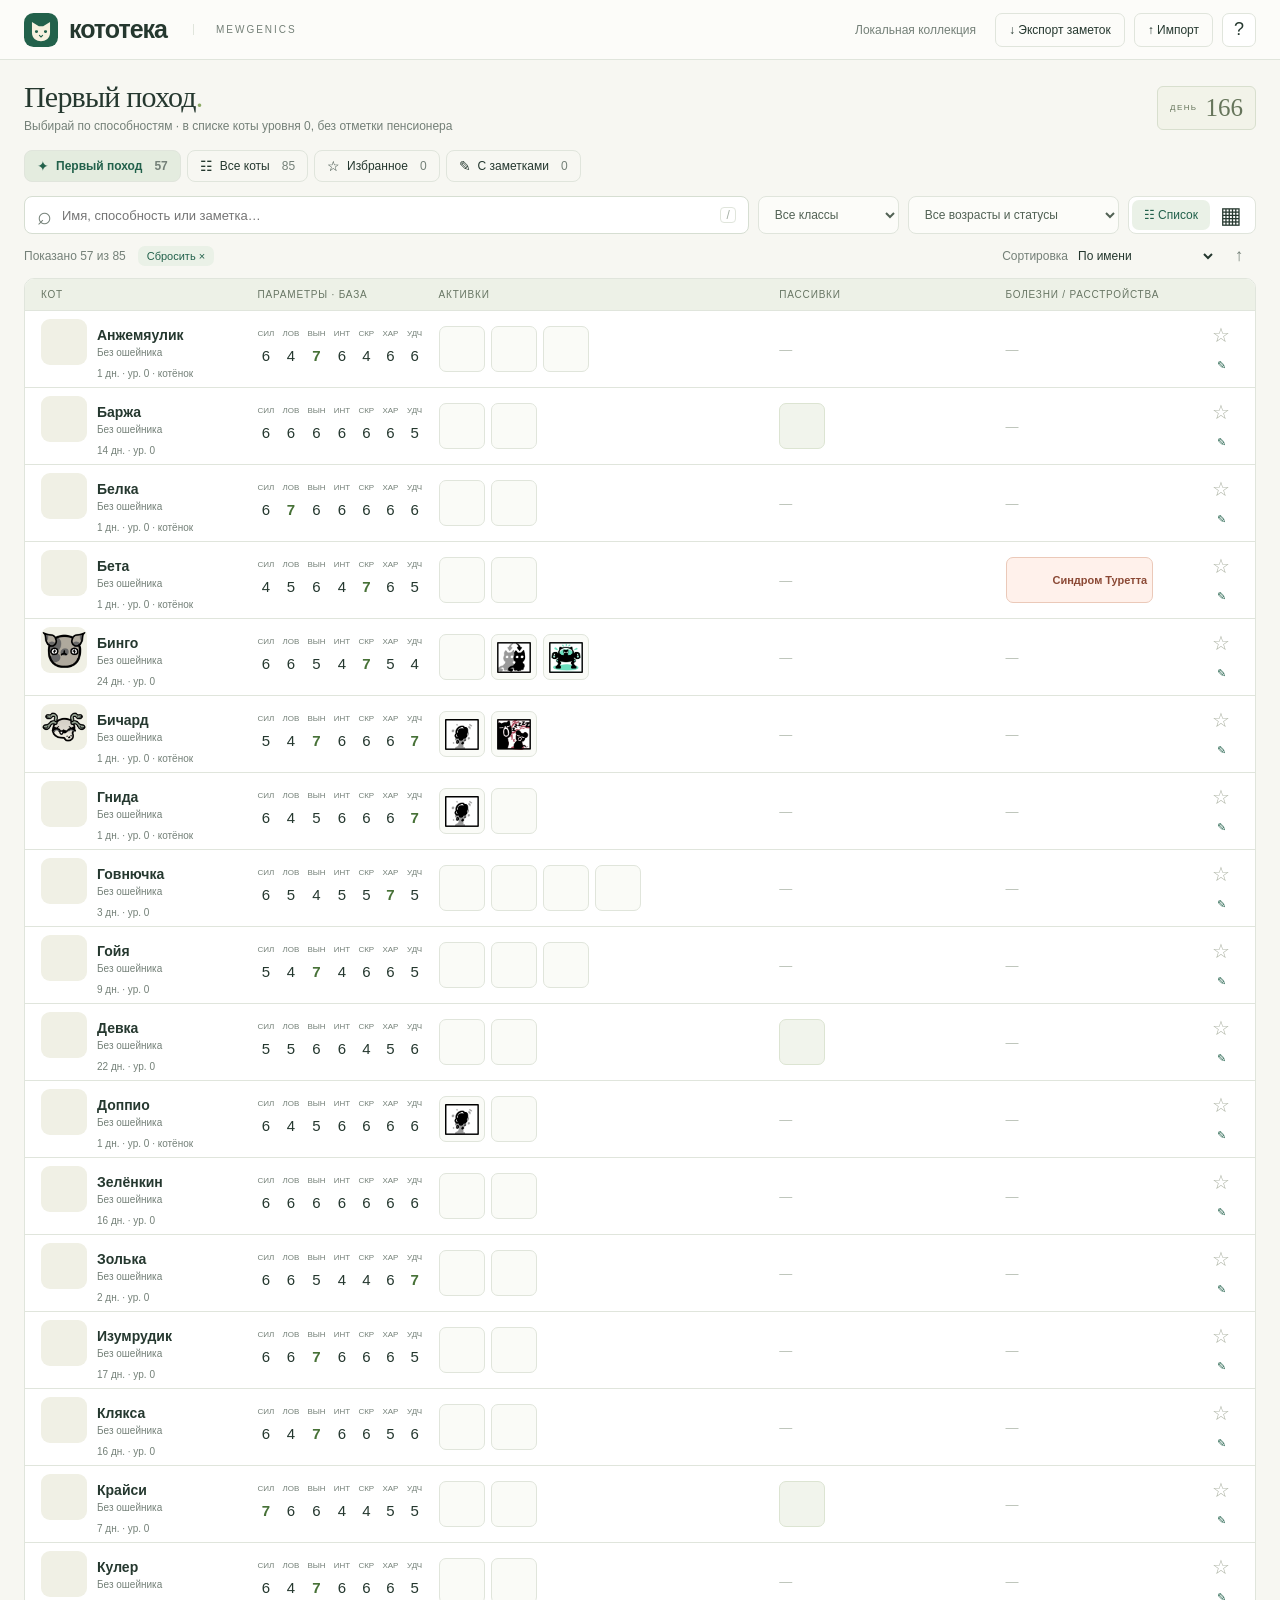
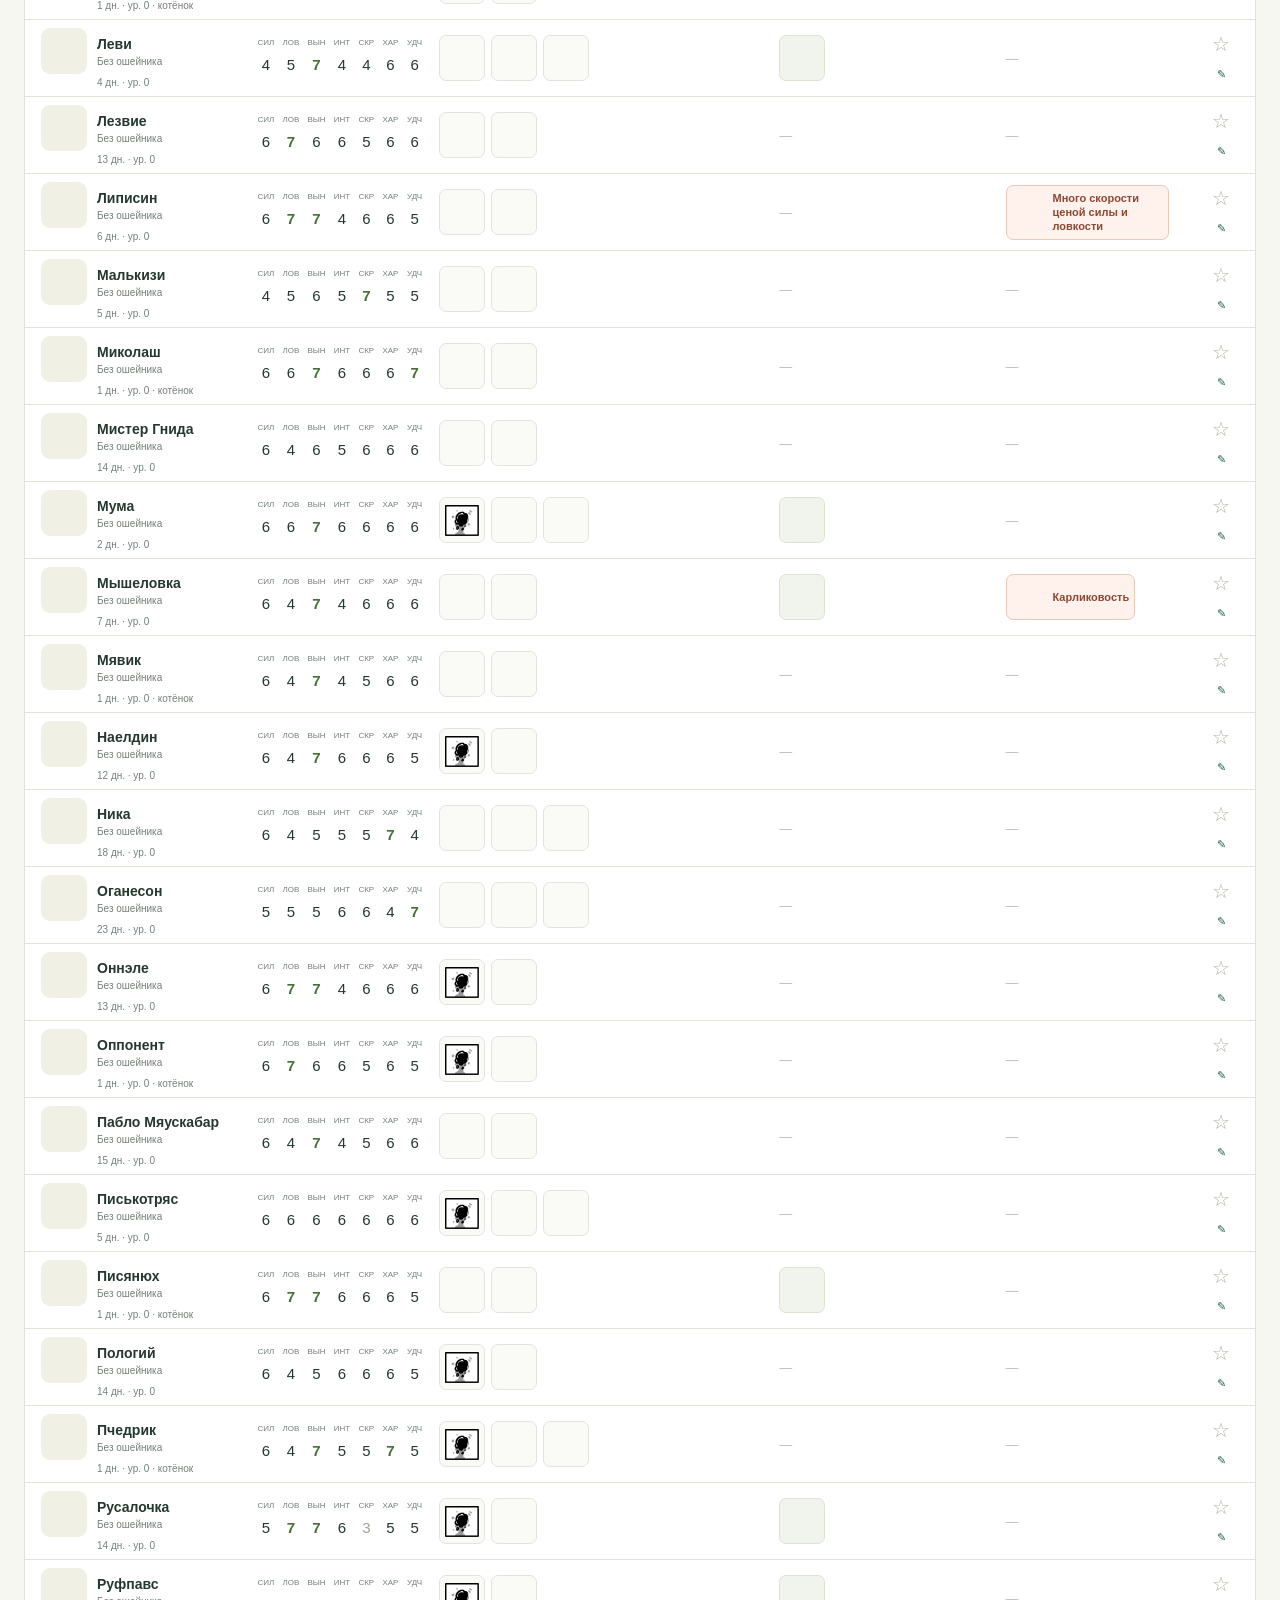
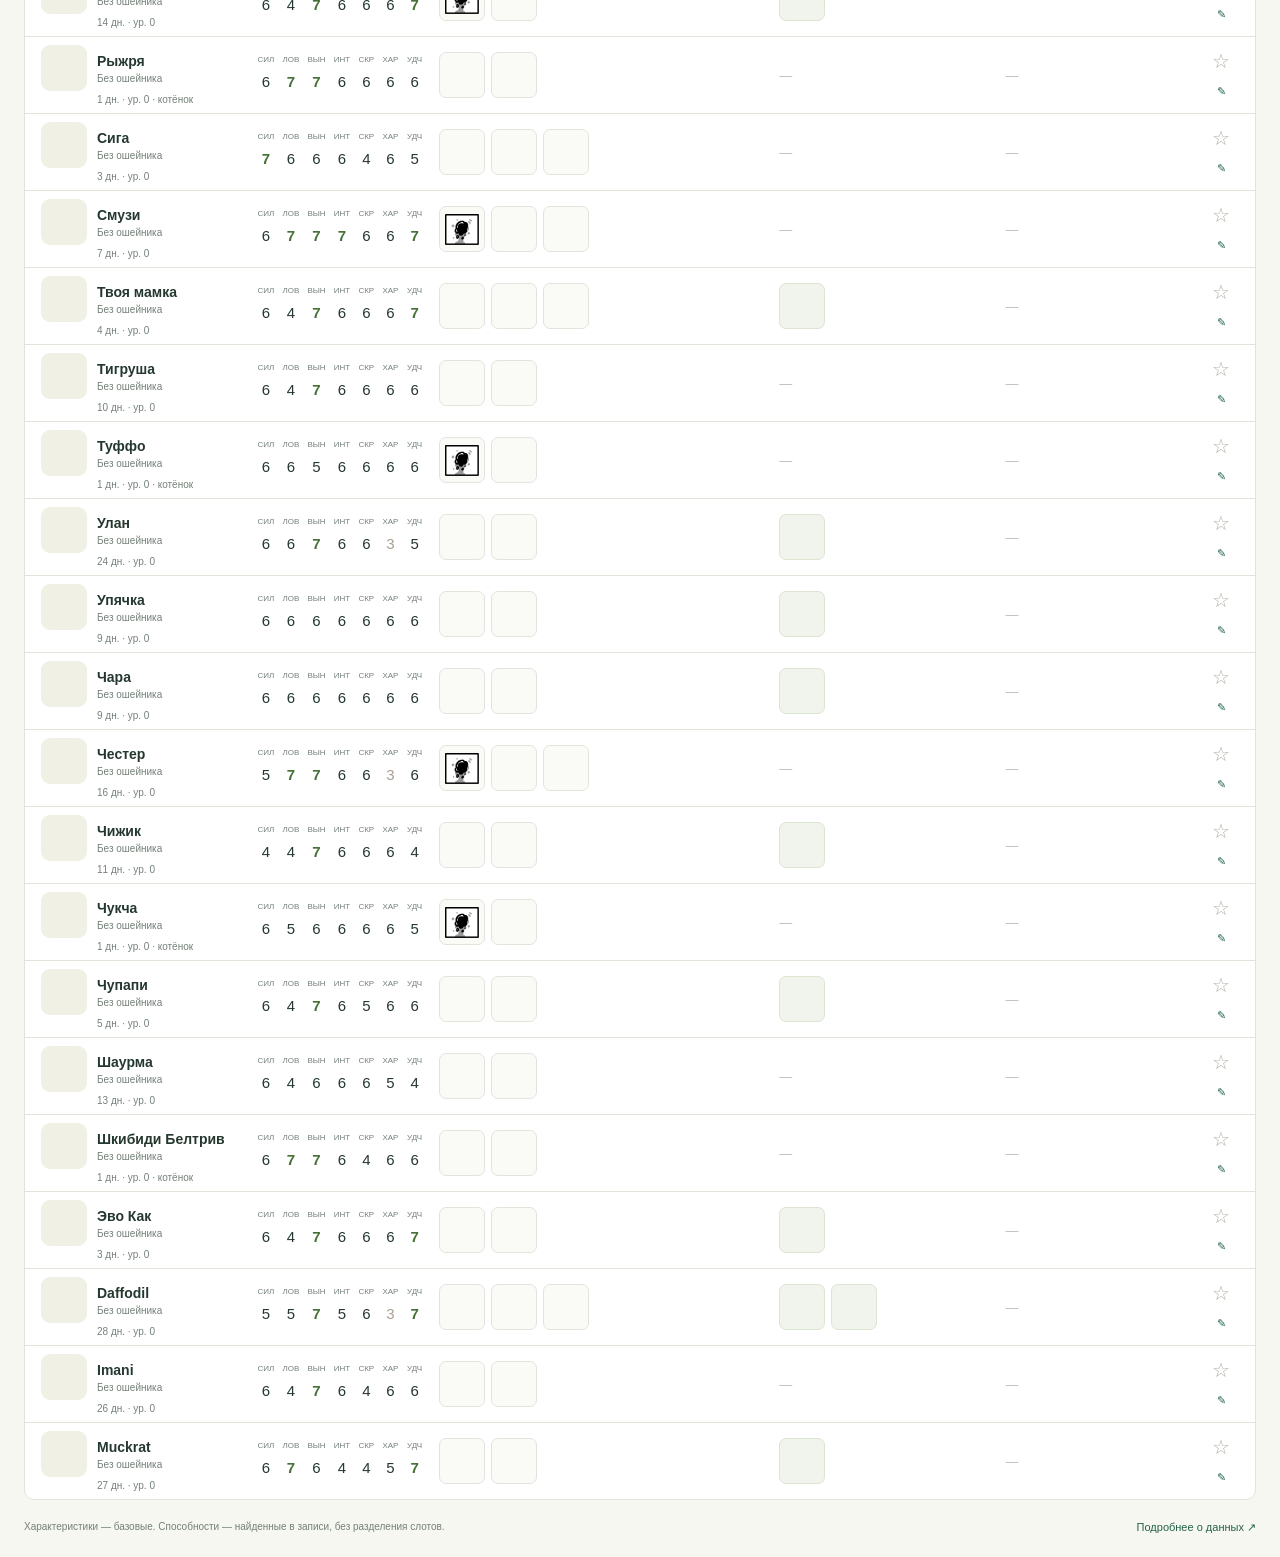
==== commit 40c231a4: "Publish compact cat roster with separate abilities and disorders" ====
--- a/index.html
+++ b/index.html
@@ -5,10 +5,10 @@
 <link rel="icon" href="icon.svg" type="image/svg+xml"><link rel="manifest" href="manifest.webmanifest"><link rel="stylesheet" href="style.css">
 <body>
 <header class="topbar"><a class="brand" href="./"><img src="icon.svg" alt="" width="34" height="34">кототека<span>MEWGENICS</span></a><div class="top-actions"><span id="offline-status" class="quiet">Локальная коллекция</span><button id="backup" class="subtle">↓ Экспорт заметок</button><button id="restore" class="subtle">↑ Импорт</button><input id="import-file" type="file" accept="application/json,.json" hidden><button id="about" class="icon-button" aria-label="О данных">?</button></div></header>
-<div class="layout"><aside class="sidebar"><p class="eyebrow">МОЯ КОЛЛЕКЦИЯ</p><nav id="collections" aria-label="Коллекции"></nav><div class="sidebar-rule"></div><p class="eyebrow">КОМНАТЫ</p><nav id="rooms" aria-label="Комнаты"></nav><div class="sidebar-bottom"><span class="live-dot"></span> Снимок дня <b id="side-day">166</b><p>Коты из твоего сейва.<br>Заметки — в этом браузере.</p></div></aside>
-<main><div class="heading"><div><p class="eyebrow">ТВОЙ ДОМ В MEWGENICS</p><h1 id="page-title">Все коты<span class="title-dot">.</span></h1><p class="intro" id="intro"></p></div><div class="day-stamp"><span>ДЕНЬ</span><strong id="day">166</strong><span>12 ОКТЯБРЯ 2026</span></div></div>
-<div class="toolbar"><div class="search-wrap"><span aria-hidden="true">⌕</span><input type="search" id="search" placeholder="Имя, способность или заметка…" aria-label="Поиск котов"><kbd>/</kbd></div><select id="class-filter" aria-label="Класс"><option value="">Все классы</option></select><select id="status-filter" aria-label="Статус"><option value="">Все возрасты и статусы</option><option value="ready">Не пенсионеры · от 2 дней</option><option value="young">Котята · до 2 дней</option><option value="retired">Пенсионеры</option></select><div class="view-switch" role="group" aria-label="Вид коллекции"><button id="abilities-view" aria-label="Способности" aria-pressed="true">✦ Способности</button><button id="table-view" aria-label="Таблица" aria-pressed="false">☷</button><button id="cards-view" aria-label="Карточки" aria-pressed="false">▦</button></div></div>
-<div class="resultbar"><span id="result-count" role="status"></span><div id="active-filter"></div><div class="sort-control"><label for="sort">Сортировка</label><select id="sort" aria-label="Сортировка"><option value="name">По имени</option><option value="sum">Сумма характеристик</option><option value="age">По возрасту</option><option value="level">По уровню</option><option value="mutations">По мутациям</option><option value="defects">По дефектам</option><option value="room">По комнате</option><option value="s0">Сила</option><option value="s1">Ловкость</option><option value="s2">Выносливость</option><option value="s3">Интеллект</option><option value="s4">Скорость</option><option value="s5">Харизма</option><option value="s6">Удача</option></select><button id="direction" class="icon-button" aria-label="Сменить направление сортировки">↑</button></div></div>
+<div class="layout"><main><div class="heading"><div><p class="eyebrow">ТВОЙ ДОМ В MEWGENICS</p><h1 id="page-title">Все коты<span class="title-dot">.</span></h1><p class="intro" id="intro"></p></div><div class="day-stamp"><span>ДЕНЬ</span><strong id="day">166</strong></div></div>
+<nav id="collections" class="collection-tabs" aria-label="Коллекции"></nav>
+<div class="toolbar"><div class="search-wrap"><span aria-hidden="true">⌕</span><input type="search" id="search" placeholder="Имя, способность или заметка…" aria-label="Поиск котов"><kbd>/</kbd></div><select id="class-filter" aria-label="Класс"><option value="">Все классы</option></select><select id="status-filter" aria-label="Статус"><option value="">Все возрасты и статусы</option><option value="ready">Не пенсионеры · от 2 дней</option><option value="young">Котята · до 2 дней</option><option value="retired">Пенсионеры</option></select><div class="view-switch" role="group" aria-label="Вид коллекции"><button id="abilities-view" aria-label="Способности" aria-pressed="true">☷ Список</button><button id="table-view" aria-label="Таблица" aria-pressed="false">☷</button><button id="cards-view" aria-label="Карточки" aria-pressed="false">▦</button></div></div>
+<div class="resultbar"><span id="result-count" role="status"></span><div id="active-filter"></div><div class="sort-control"><label for="sort">Сортировка</label><select id="sort" aria-label="Сортировка"><option value="name">По имени</option><option value="sum">Сумма характеристик</option><option value="age">По возрасту</option><option value="level">По уровню</option><option value="mutations">По мутациям</option><option value="defects">По дефектам</option><option value="s0">Сила</option><option value="s1">Ловкость</option><option value="s2">Выносливость</option><option value="s3">Интеллект</option><option value="s4">Скорость</option><option value="s5">Харизма</option><option value="s6">Удача</option></select><button id="direction" class="icon-button" aria-label="Сменить направление сортировки">↑</button></div></div>
 <section id="catalog" aria-label="Коты"></section><div id="empty" class="empty" hidden><div>⌕</div><h2>Никого не нашли</h2><p>Попробуй другое имя или убери фильтры.</p><button id="reset" class="primary">Сбросить фильтры</button></div>
 <footer><span>Характеристики — базовые. Способности — найденные в записи, без разделения слотов.</span><button id="details-link" class="text-button">Подробнее о данных ↗</button></footer></main></div>
 <dialog id="cat-dialog" class="cat-dialog" aria-labelledby="cat-title"><div id="cat-content"></div></dialog>
--- a/style.css
+++ b/style.css
@@ -10,3 +10,12 @@
 
 /* Ability-first selection for a first expedition. */
 .ability-cards{display:grid;grid-template-columns:repeat(auto-fill,minmax(340px,1fr));gap:18px;align-items:start}.ability-cat{padding:20px}.focus-abilities{display:grid;gap:8px;margin:18px 0}.focus-ability{display:flex;align-items:flex-start;gap:13px;width:100%;padding:13px;text-align:left;background:#fafbf5;border:1px solid #e0e6d8;border-radius:10px}.focus-ability>span:nth-child(2){flex:1;min-width:0}.focus-ability strong{display:block;font-size:14px;line-height:1.35}.focus-ability small{display:block;color:var(--muted);font-size:10px;margin:4px 0 7px}.ability-excerpt{display:-webkit-box;-webkit-line-clamp:2;-webkit-box-orient:vertical;overflow:hidden;font-size:12px;line-height:1.55;color:#5b685e}.ability-chevron{font-size:14px;color:var(--muted)}.secondary-stats{border-top:1px solid var(--line);padding-top:13px}.secondary-stats summary{cursor:pointer;font-size:11px;color:var(--muted);line-height:1.8}.secondary-stats summary span{float:right;font-size:10px}.ability-cat .card-bottom{justify-content:flex-end;margin-top:10px}.ability-cat .card-top .avatar.portrait{width:72px;height:72px;flex-basis:72px}#abilities-view{white-space:nowrap;font-size:12px;padding-inline:12px}.view-switch{flex-shrink:0}@media(max-width:700px){.ability-cards{grid-template-columns:minmax(0,1fr);gap:14px}.ability-cat{padding:16px}.toolbar .view-switch{display:flex;margin-left:auto}.view-switch #table-view{display:none}.focus-ability{padding:12px;gap:11px}.focus-ability strong{font-size:14px}.ability-excerpt{font-size:13px}.focus-ability .detail-art{width:46px;height:46px;flex-basis:46px}.secondary-stats summary span{float:none;display:block;margin-left:14px}}
+
+/* Compact collection: full-width rows, abilities first, explicit health column. */
+.layout{display:block}.topbar{height:60px;padding:0 24px}main{padding:20px 24px}.heading{margin-bottom:14px;gap:12px}.heading .eyebrow{display:none}h1{font-size:30px;margin:0 0 3px;letter-spacing:-.8px}.intro{font-size:12px}.day-stamp{flex-direction:row;gap:8px;min-width:0;padding:7px 12px;transform:none;box-shadow:none}.day-stamp strong{font-size:25px}.collection-tabs{display:flex;gap:6px;flex-wrap:wrap;margin-bottom:14px}.collection-tabs .nav-item{border:1px solid var(--line);border-radius:8px;padding:7px 12px;font-size:12px;gap:7px}.collection-tabs small{margin-left:5px}.collection-tabs .nav-symbol{font-size:14px;width:auto}.resultbar{min-height:44px}.toolbar .search-wrap,.toolbar select{height:38px}.view-switch button{line-height:22px}.roster{border:1px solid var(--line);border-radius:10px;background:var(--white);overflow:hidden}.roster-head,.roster-row{display:grid;grid-template-columns:minmax(185px,1.05fr) 186px minmax(230px,1.7fr) minmax(155px,1.1fr) minmax(145px,.95fr) 36px;gap:16px;align-items:center;padding:12px 16px}.roster-head{background:#edf1e7;font-size:10px;letter-spacing:.8px;color:#687664;padding-top:10px;padding-bottom:10px}.roster-row{min-height:91px;border-top:1px solid var(--line)}.roster-row:hover{background:#fafbf7}.roster-row .cat-link{gap:10px;white-space:normal}.roster-row .cat-link strong{font-size:14px}.roster-row .cat-link small{font-size:10px}.roster-row .avatar{width:46px;height:46px;flex:0 0 46px;border-radius:9px}.roster-row .avatar img{width:46px;height:46px}.roster-meta{font-size:10px;color:var(--muted);margin:3px 0 0 56px}.mini-stats{display:flex;gap:8px;justify-content:space-between}.mini-stats>span{display:flex;align-items:center;flex-direction:column;gap:4px}.mini-stats small{font-size:8px;color:var(--muted)}.mini-stats .stat-value{font-size:15px;padding:0;min-width:16px;background:none}.roster-group{min-width:0}.roster-group .ability-icons{display:flex;flex-wrap:wrap;gap:6px}.roster .ability-icon-button,.card-effect-group .ability-icon-button{display:flex;align-items:center;gap:7px;border:1px solid #e0e5db;background:#fafbf7;border-radius:7px;padding:5px;max-width:100%;min-height:42px}.roster .ability-art,.roster .ability-art img{width:32px;height:32px;flex-shrink:0}.roster .compact-ability-name{font-size:11px;font-weight:550;line-height:1.3;text-align:left;max-width:100px}.roster-group.passive .ability-icon-button{background:#f1f4ec;border-color:#dce4d2}.roster-group.disease .ability-icon-button{background:#fff1eb;border-color:#ebc9b9;color:#8b4935}.roster .ability-icon-button:hover{border-color:#89a385;background:#e8efdf}.roster-group.disease .ability-icon-button:hover{background:#ffe4d8;border-color:#ce8a6d}.no-effect{font-size:13px;color:#b7bfb3}.mobile-group-label{display:none}.row-actions{display:flex;flex-direction:column;align-items:center;gap:0}.row-actions button{padding:4px;min-height:28px;min-width:28px}.row-note{grid-column:1/-1;margin:0;font-size:12px;color:var(--muted);border-left:2px solid #b5c8a7;padding-left:10px;white-space:pre-wrap}.card-effect-group{margin-top:12px}.card-effect-group>small{display:block;margin-bottom:6px;color:var(--muted)}.compact-ability-name{font-size:11px}.profile-group-label{font-size:13px;margin:20px 0 8px}.profile-stats{gap:4px}.profile-stats>div{padding:8px}.profile-stats strong{font-size:21px}footer{margin-top:18px}
+@media(min-width:1500px){.roster-head,.roster-row{grid-template-columns:230px 195px minmax(330px,1.7fr) minmax(230px,1.1fr) minmax(185px,.95fr) 36px}.roster .compact-ability-name{max-width:125px}}
+@media(max-width:1100px) and (min-width:701px){.roster-head,.roster-row{grid-template-columns:180px 132px minmax(155px,1.5fr) minmax(110px,1fr) minmax(110px,1fr) 28px;gap:9px;padding:10px}.mini-stats{gap:3px}.roster .compact-ability-name{display:none}.toolbar{flex-wrap:wrap}.toolbar .search-wrap{flex-basis:40%}}
+@media(max-width:700px){.layout{display:block}main{padding:14px 12px}.topbar{height:54px;padding:0 12px}.topbar .brand{font-size:21px}.top-actions{gap:4px}.top-actions .quiet{display:none}.top-actions .subtle{font-size:10px;padding:6px}.brand span{display:none}.heading{margin-bottom:12px}.heading h1{font-size:28px}.day-stamp{display:flex;flex-shrink:0}.intro{font-size:11px}.collection-tabs{flex-wrap:nowrap;overflow-x:auto;gap:5px;padding-bottom:4px}.collection-tabs .nav-item{white-space:nowrap;padding:7px 9px;font-size:11px;flex-shrink:0}.collection-tabs .nav-symbol{display:none}.toolbar{display:flex;flex-wrap:wrap;gap:6px}.toolbar .search-wrap{flex-basis:100%}.toolbar select{flex:1;max-width:calc(50% - 3px);min-width:0}.view-switch{display:none}.resultbar{gap:5px;min-height:44px}.sort-control label{display:none}.roster{background:transparent;border:0;border-radius:0}.roster-head{display:none}.roster-row{position:relative;display:grid;grid-template-columns:minmax(0,1fr) 28px;gap:10px;padding:12px;margin-bottom:10px;border:1px solid var(--line);border-radius:10px;background:white}.roster-identity{grid-column:1}.roster-row .mini-stats{grid-row:2;grid-column:1;max-width:220px;gap:8px}.roster-meta{margin-top:2px}.row-actions{grid-column:2;grid-row:1/3}.roster-group{grid-column:1/-1;display:grid;grid-template-columns:72px minmax(0,1fr);align-items:start;gap:7px;border-top:1px solid #edf0e8;padding-top:9px}.mobile-group-label{display:block;font-size:10px;color:var(--muted);padding-top:7px}.roster-group.disease .mobile-group-label{color:#a15a41}.roster .compact-ability-name{display:block;max-width:130px;font-size:11px}.roster .ability-icon-button{min-height:38px;padding:4px}.roster .ability-art,.roster .ability-art img{width:28px;height:28px}.no-effect{padding-top:6px}.row-note{grid-column:1/-1}footer{font-size:10px}.profile-facts{gap:8px}}
+@media(min-width:701px){.roster-row{min-height:76px;padding-top:8px;padding-bottom:8px}.roster .compact-ability-name{display:none}.roster .ability-icon-button{padding:5px;min-width:44px;min-height:44px}.roster .ability-art,.roster .ability-art img{width:34px;height:34px}.roster-group.disease .compact-ability-name{display:block;max-width:110px}.roster-group.disease .ability-icon-button{min-width:0}.roster-head,.roster-row{grid-template-columns:minmax(185px,1.05fr) 165px minmax(230px,1.7fr) minmax(155px,1.1fr) minmax(145px,.95fr) 36px}}
+#table-view{display:none}
+@media(min-width:701px) and (max-width:950px){.roster-head,.roster-row{grid-template-columns:155px 125px minmax(115px,1.3fr) minmax(80px,1fr) minmax(100px,1fr) 28px;gap:8px}.roster-group.disease .compact-ability-name{display:none}}
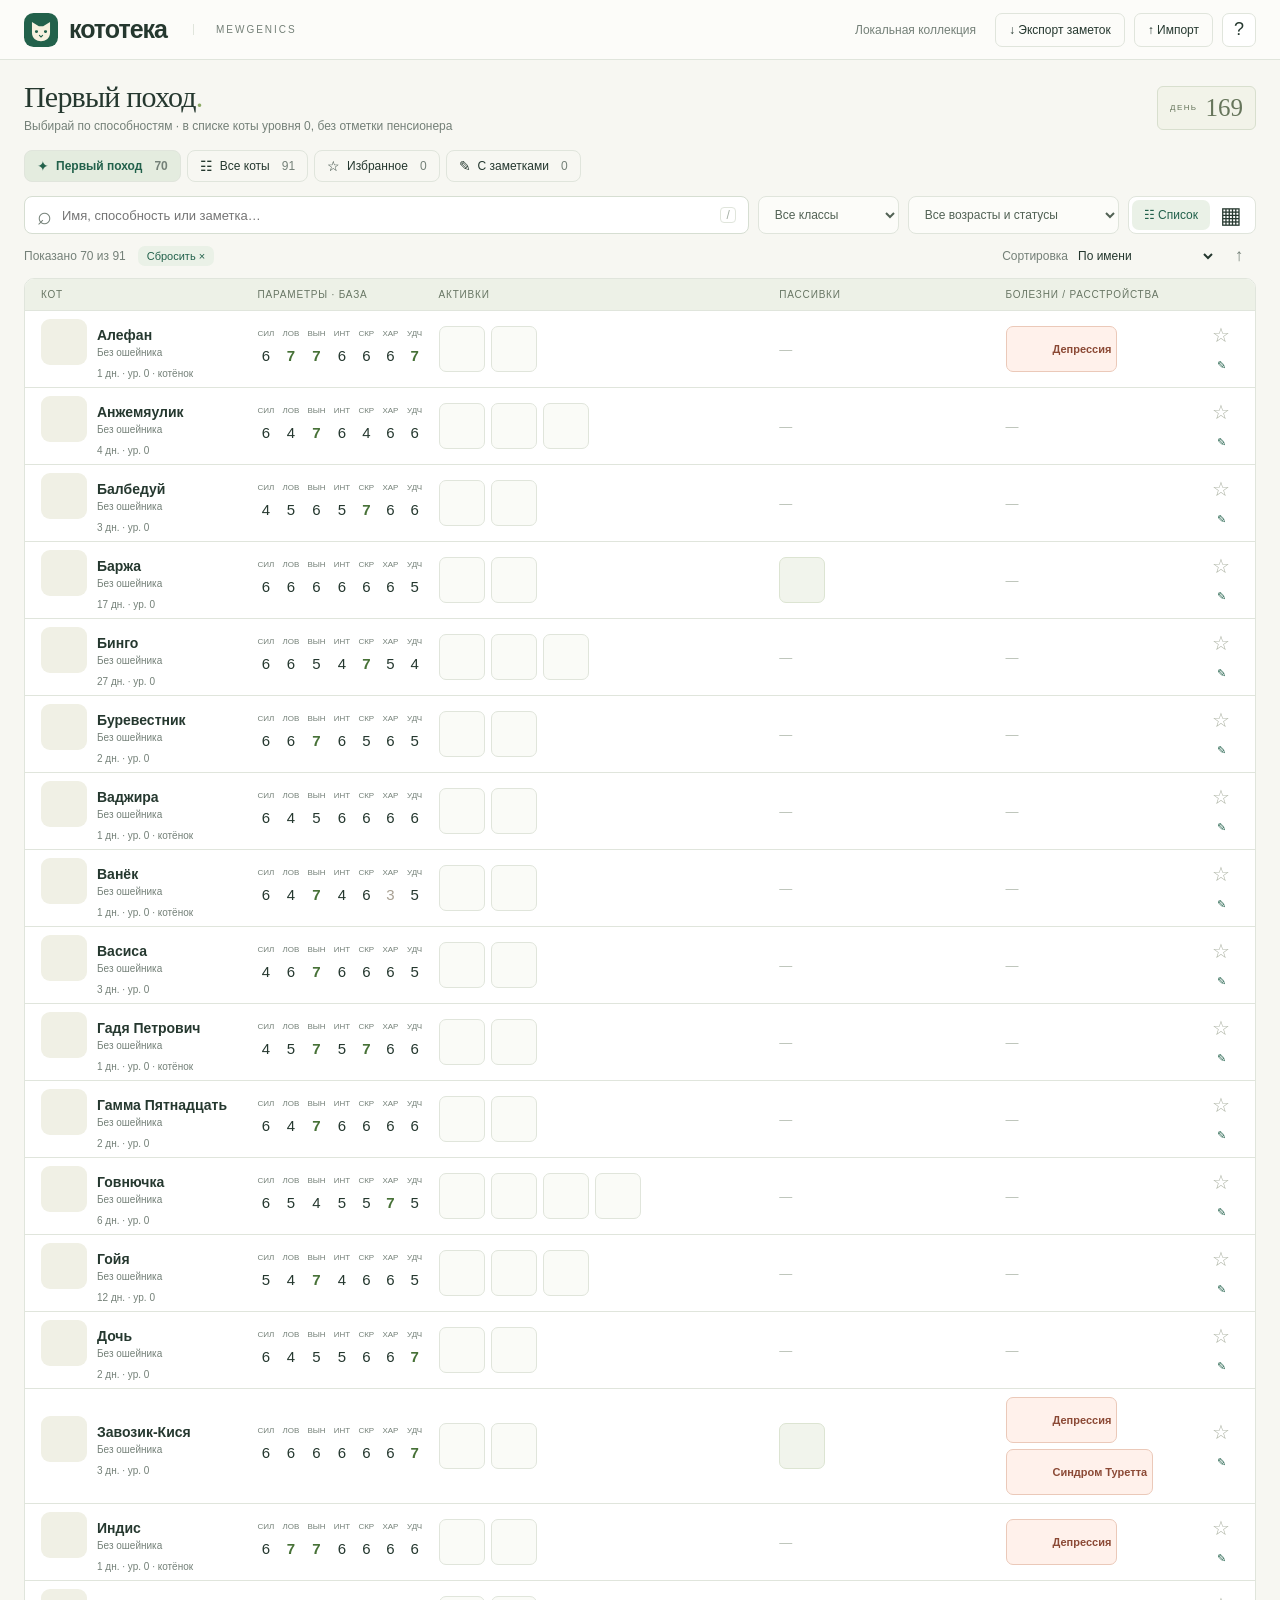
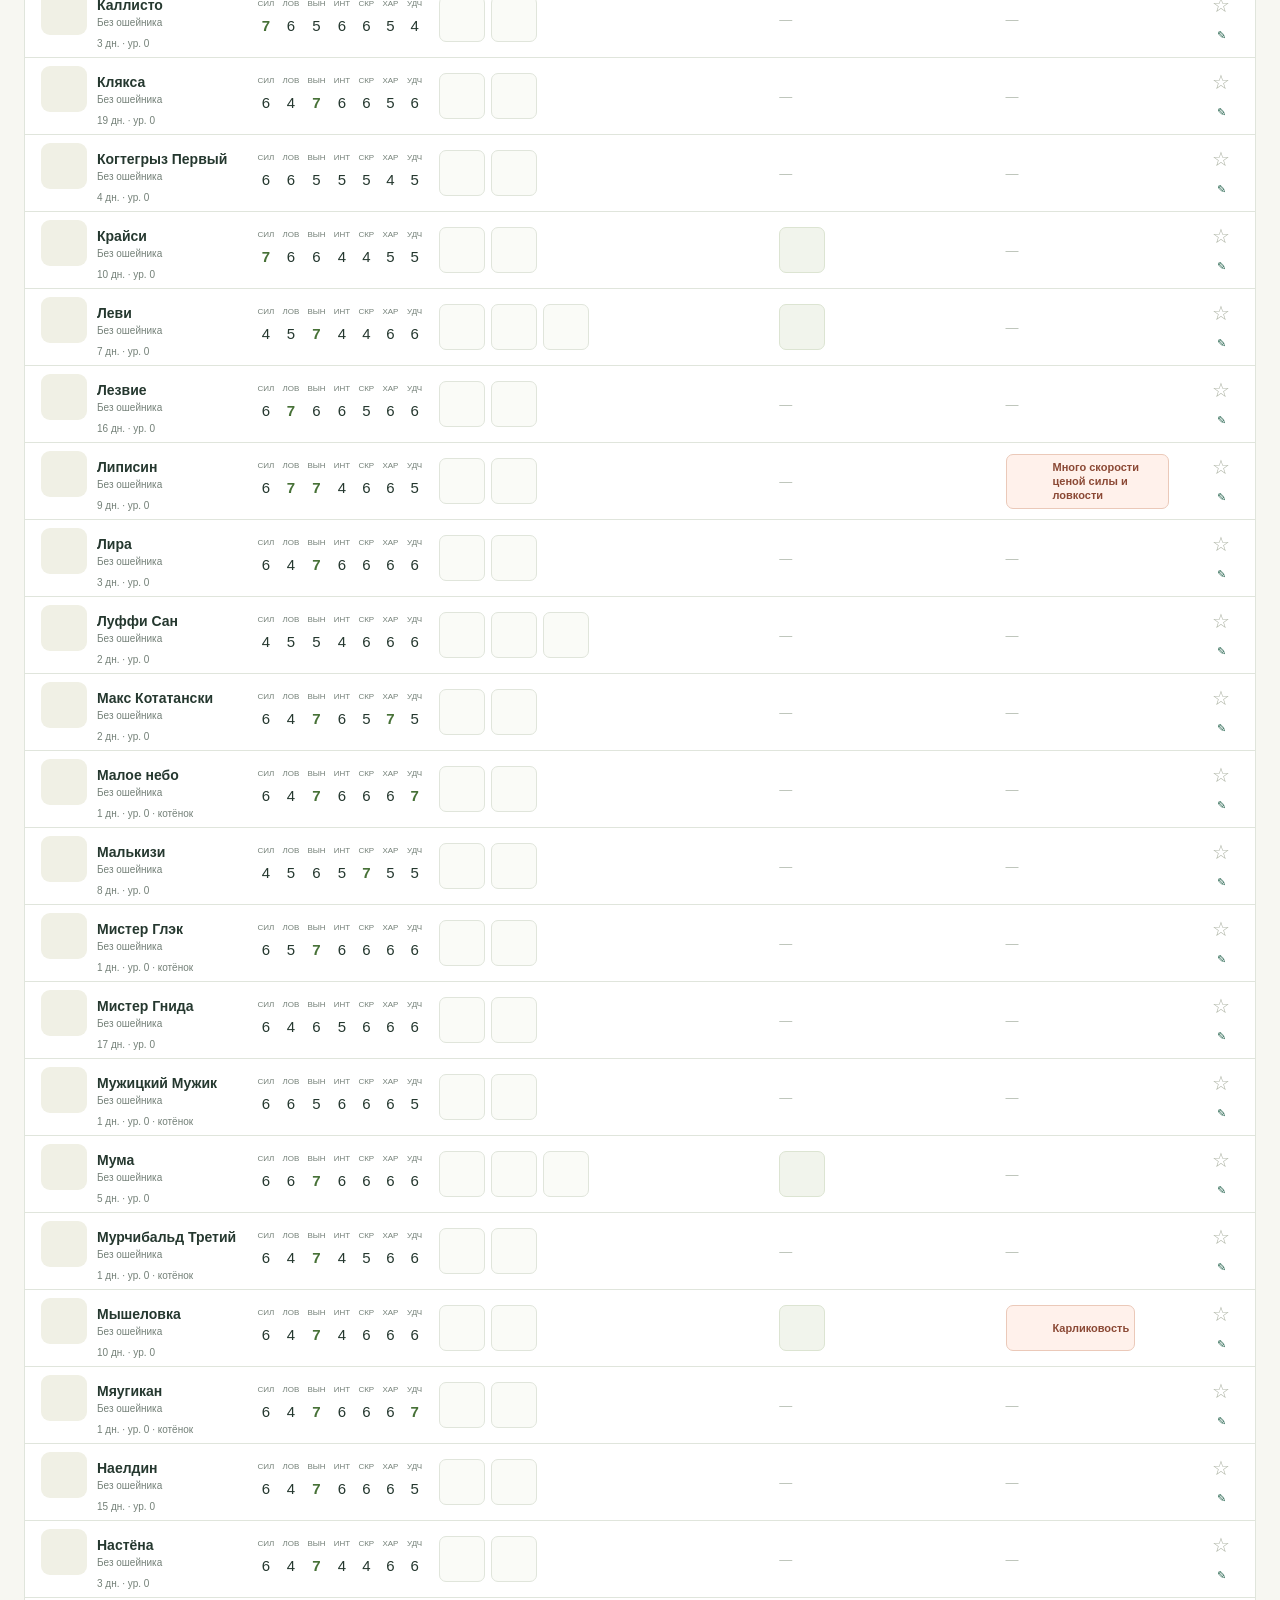
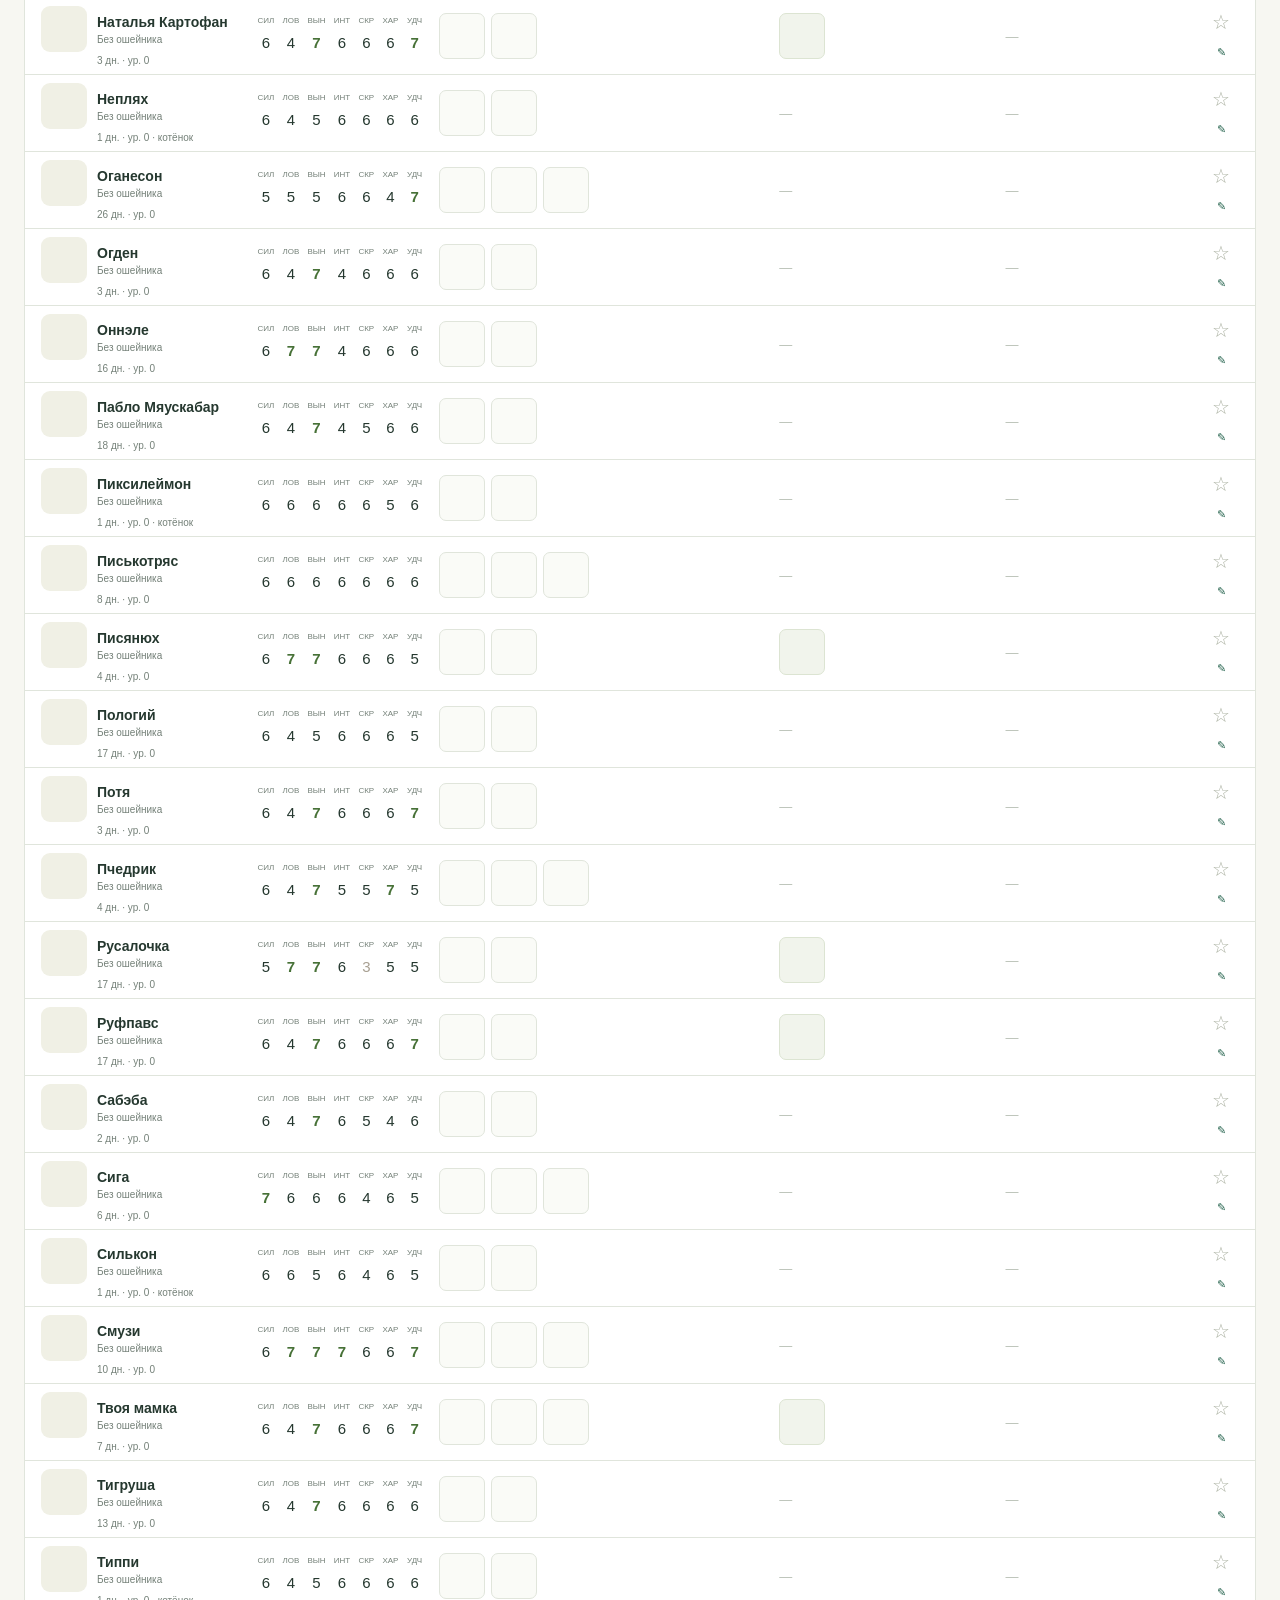
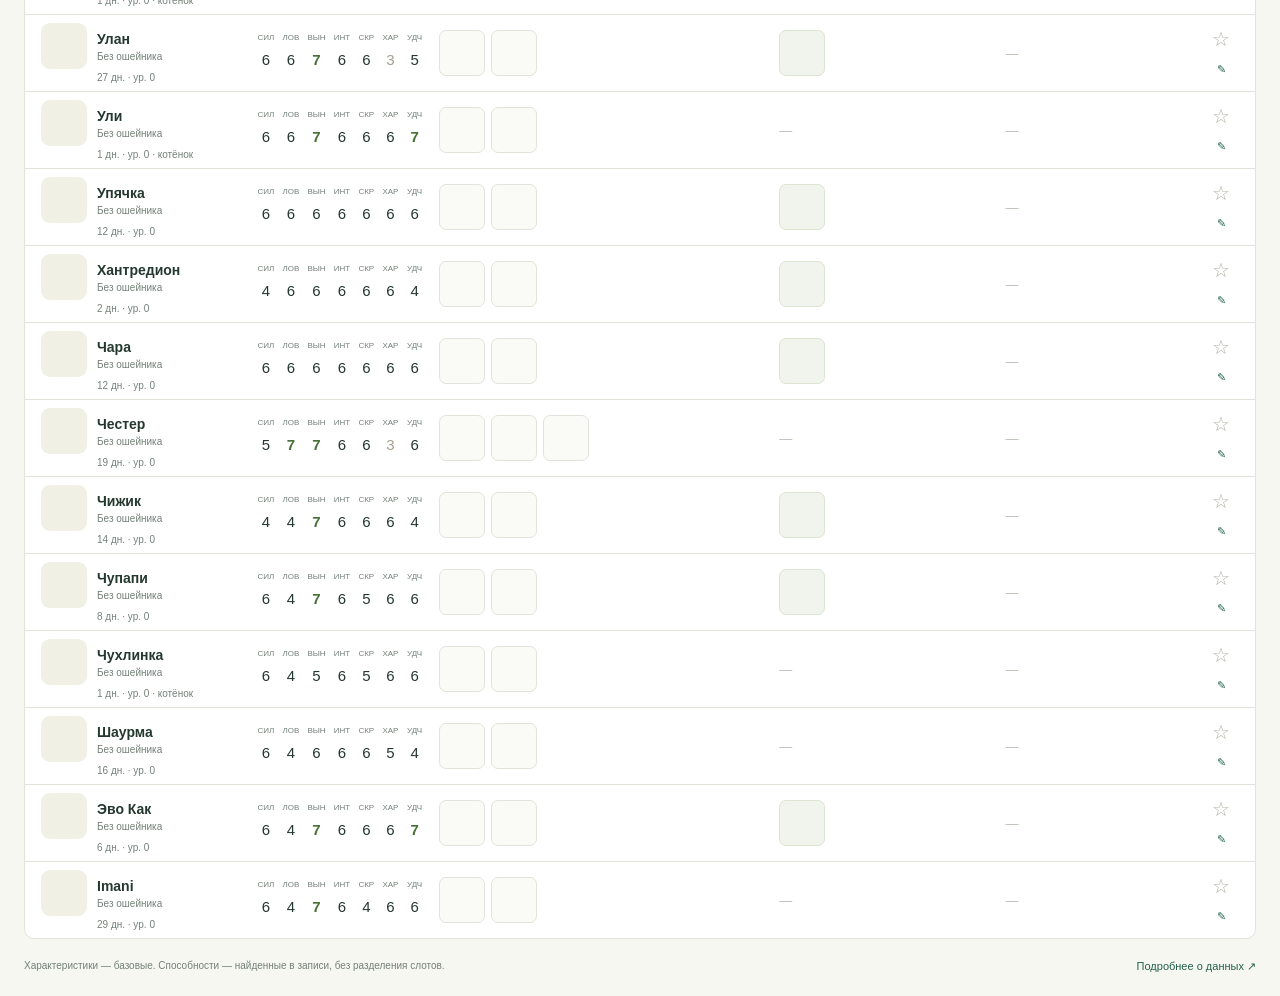
==== commit 08762601: "Update cat catalog to day 169 with refreshed portraits and abilities" ====
--- a/index.html
+++ b/index.html
@@ -1,11 +1,11 @@
 <!doctype html>
 <html lang="ru">
 <meta charset="utf-8"><meta name="viewport" content="width=device-width,initial-scale=1">
-<meta name="theme-color" content="#22614b"><title>Кототека · день 166</title>
+<meta name="theme-color" content="#22614b"><title>Кототека · день 169</title>
 <link rel="icon" href="icon.svg" type="image/svg+xml"><link rel="manifest" href="manifest.webmanifest"><link rel="stylesheet" href="style.css">
 <body>
 <header class="topbar"><a class="brand" href="./"><img src="icon.svg" alt="" width="34" height="34">кототека<span>MEWGENICS</span></a><div class="top-actions"><span id="offline-status" class="quiet">Локальная коллекция</span><button id="backup" class="subtle">↓ Экспорт заметок</button><button id="restore" class="subtle">↑ Импорт</button><input id="import-file" type="file" accept="application/json,.json" hidden><button id="about" class="icon-button" aria-label="О данных">?</button></div></header>
-<div class="layout"><main><div class="heading"><div><p class="eyebrow">ТВОЙ ДОМ В MEWGENICS</p><h1 id="page-title">Все коты<span class="title-dot">.</span></h1><p class="intro" id="intro"></p></div><div class="day-stamp"><span>ДЕНЬ</span><strong id="day">166</strong></div></div>
+<div class="layout"><main><div class="heading"><div><p class="eyebrow">ТВОЙ ДОМ В MEWGENICS</p><h1 id="page-title">Все коты<span class="title-dot">.</span></h1><p class="intro" id="intro"></p></div><div class="day-stamp"><span>ДЕНЬ</span><strong id="day">169</strong></div></div>
 <nav id="collections" class="collection-tabs" aria-label="Коллекции"></nav>
 <div class="toolbar"><div class="search-wrap"><span aria-hidden="true">⌕</span><input type="search" id="search" placeholder="Имя, способность или заметка…" aria-label="Поиск котов"><kbd>/</kbd></div><select id="class-filter" aria-label="Класс"><option value="">Все классы</option></select><select id="status-filter" aria-label="Статус"><option value="">Все возрасты и статусы</option><option value="ready">Не пенсионеры · от 2 дней</option><option value="young">Котята · до 2 дней</option><option value="retired">Пенсионеры</option></select><div class="view-switch" role="group" aria-label="Вид коллекции"><button id="abilities-view" aria-label="Способности" aria-pressed="true">☷ Список</button><button id="table-view" aria-label="Таблица" aria-pressed="false">☷</button><button id="cards-view" aria-label="Карточки" aria-pressed="false">▦</button></div></div>
 <div class="resultbar"><span id="result-count" role="status"></span><div id="active-filter"></div><div class="sort-control"><label for="sort">Сортировка</label><select id="sort" aria-label="Сортировка"><option value="name">По имени</option><option value="sum">Сумма характеристик</option><option value="age">По возрасту</option><option value="level">По уровню</option><option value="mutations">По мутациям</option><option value="defects">По дефектам</option><option value="s0">Сила</option><option value="s1">Ловкость</option><option value="s2">Выносливость</option><option value="s3">Интеллект</option><option value="s4">Скорость</option><option value="s5">Харизма</option><option value="s6">Удача</option></select><button id="direction" class="icon-button" aria-label="Сменить направление сортировки">↑</button></div></div>
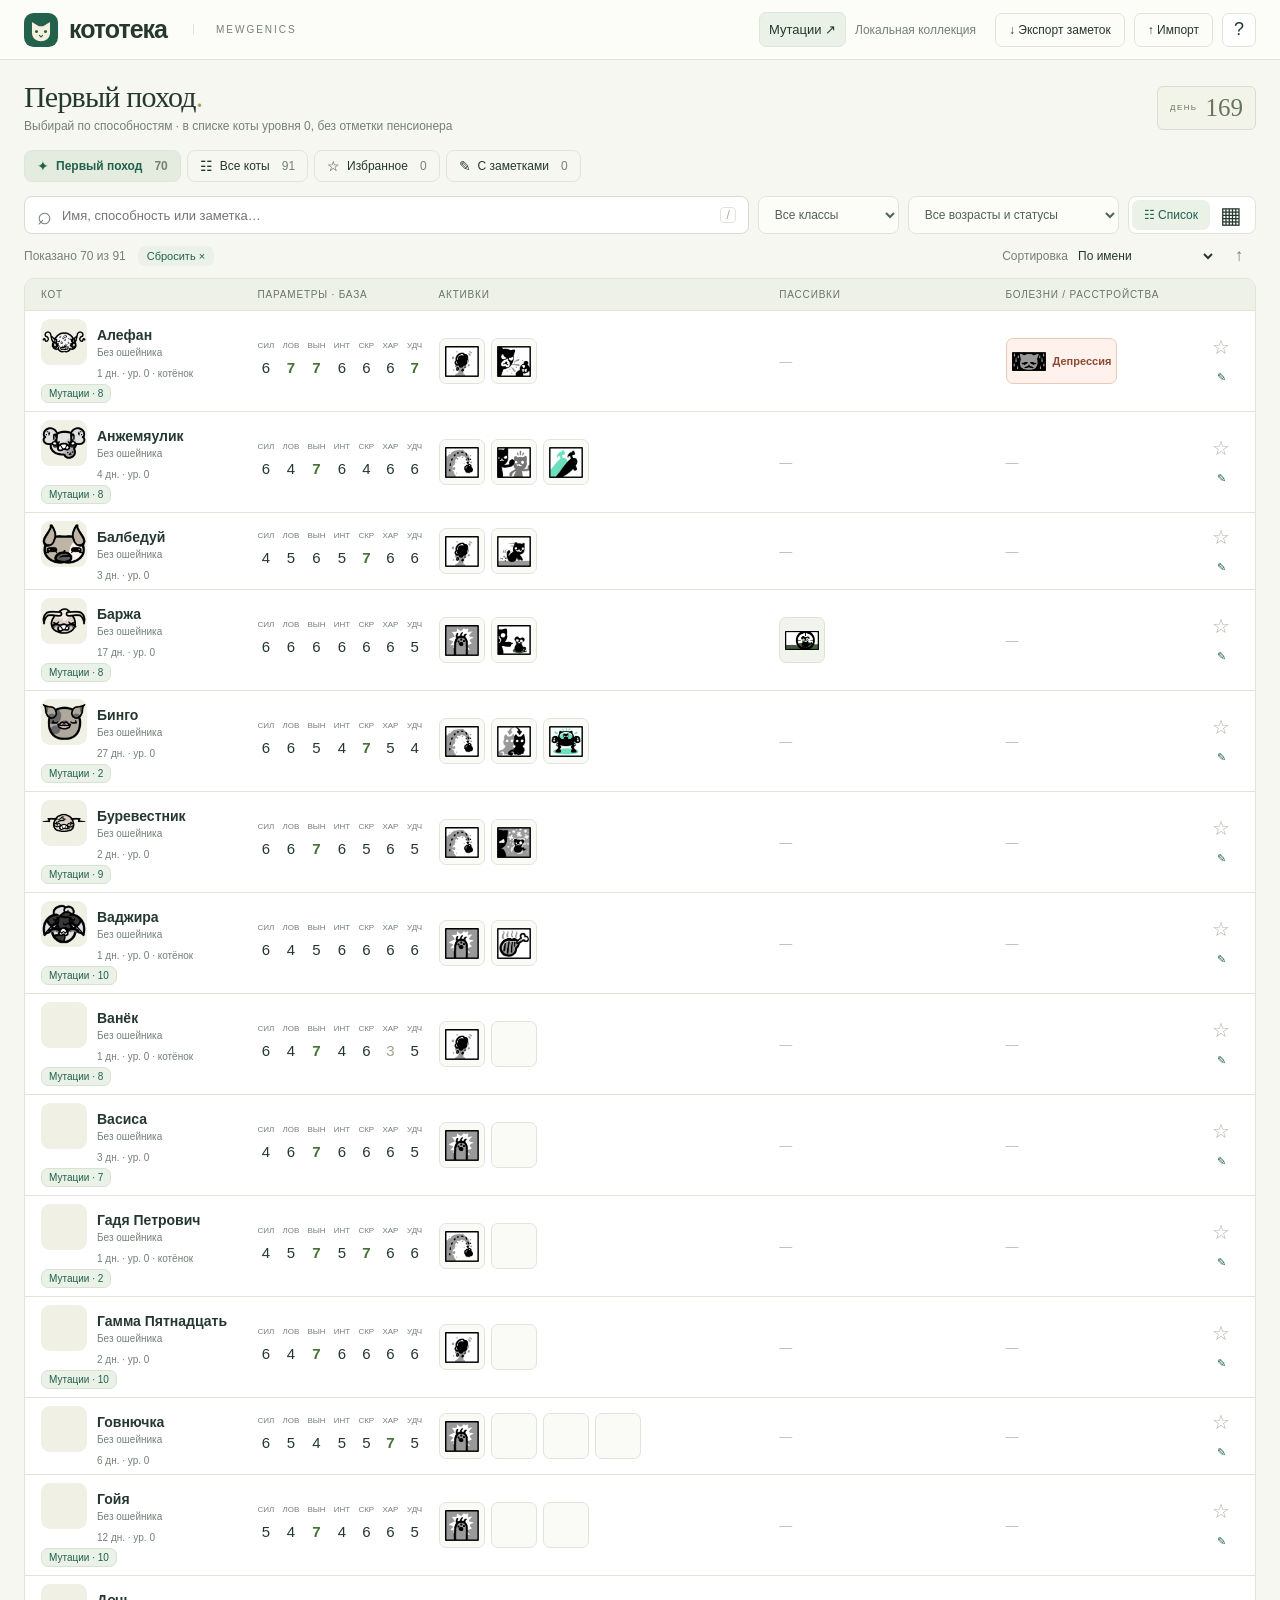
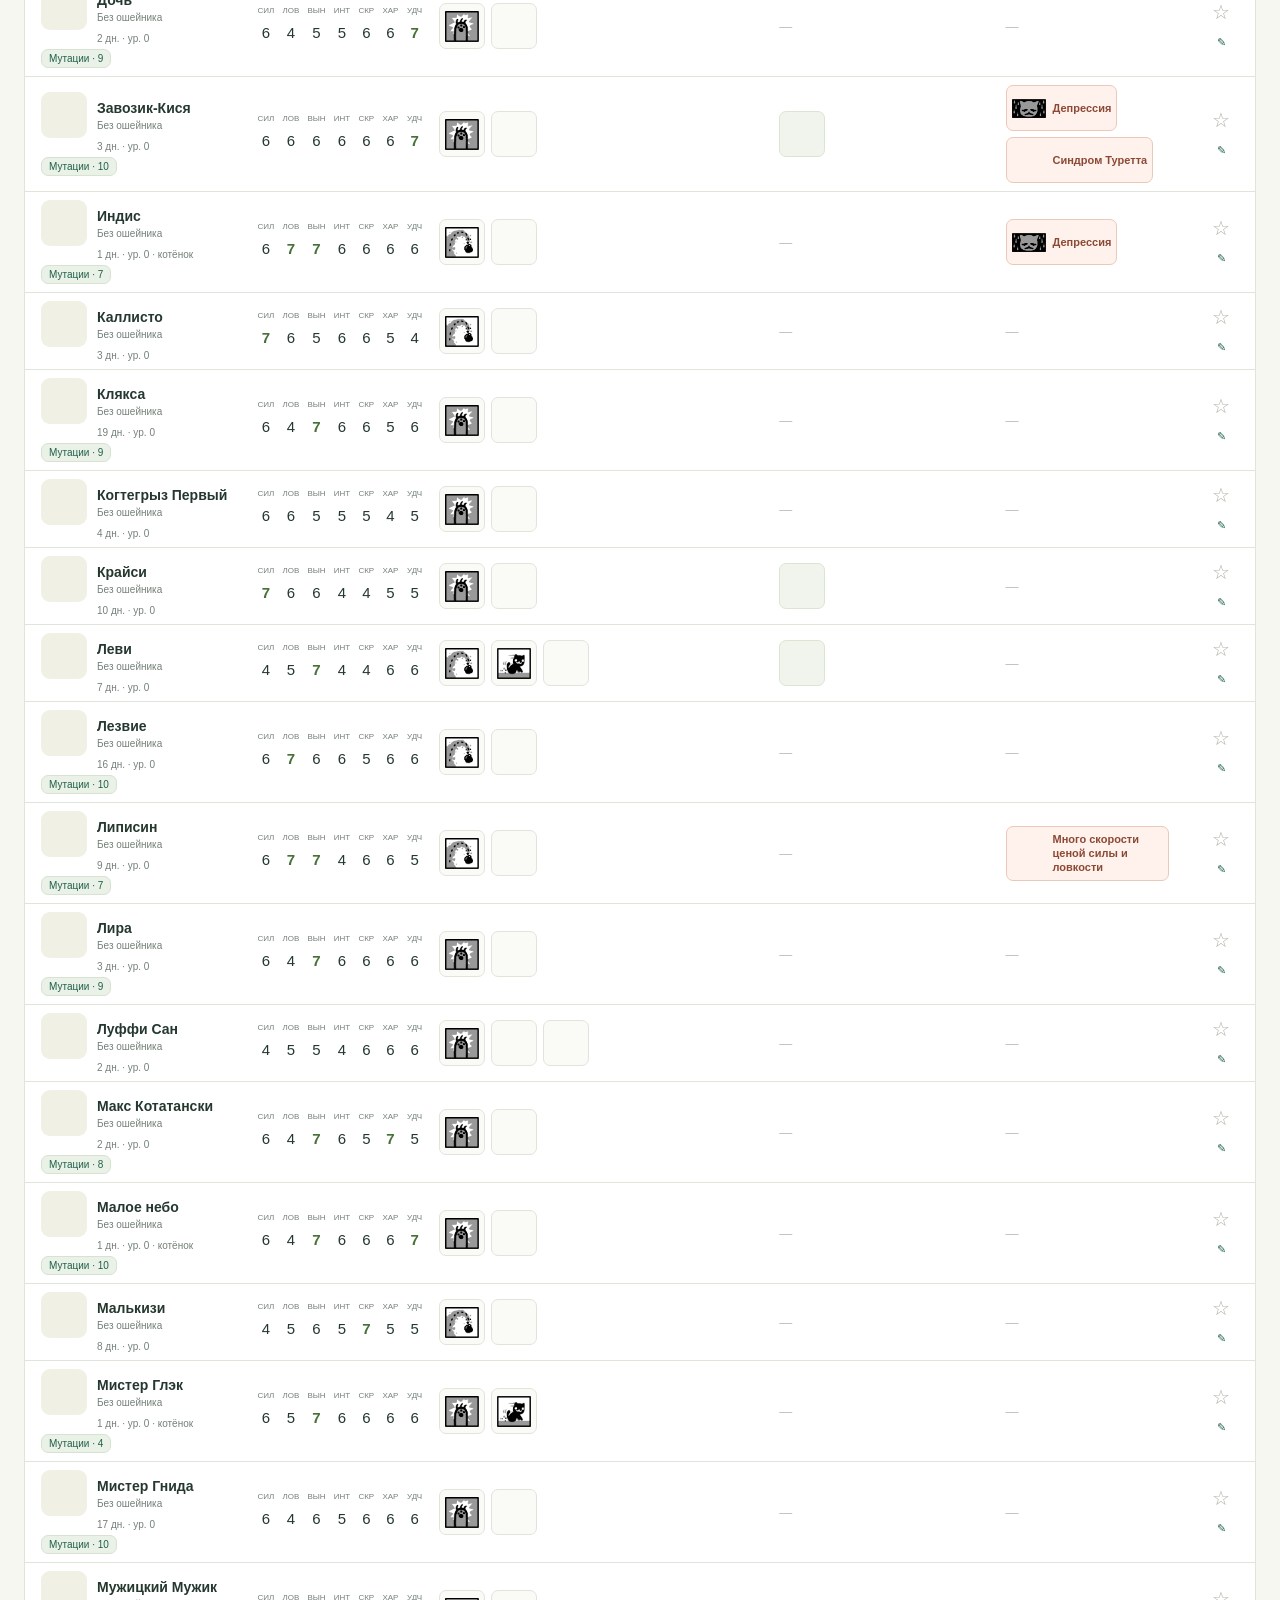
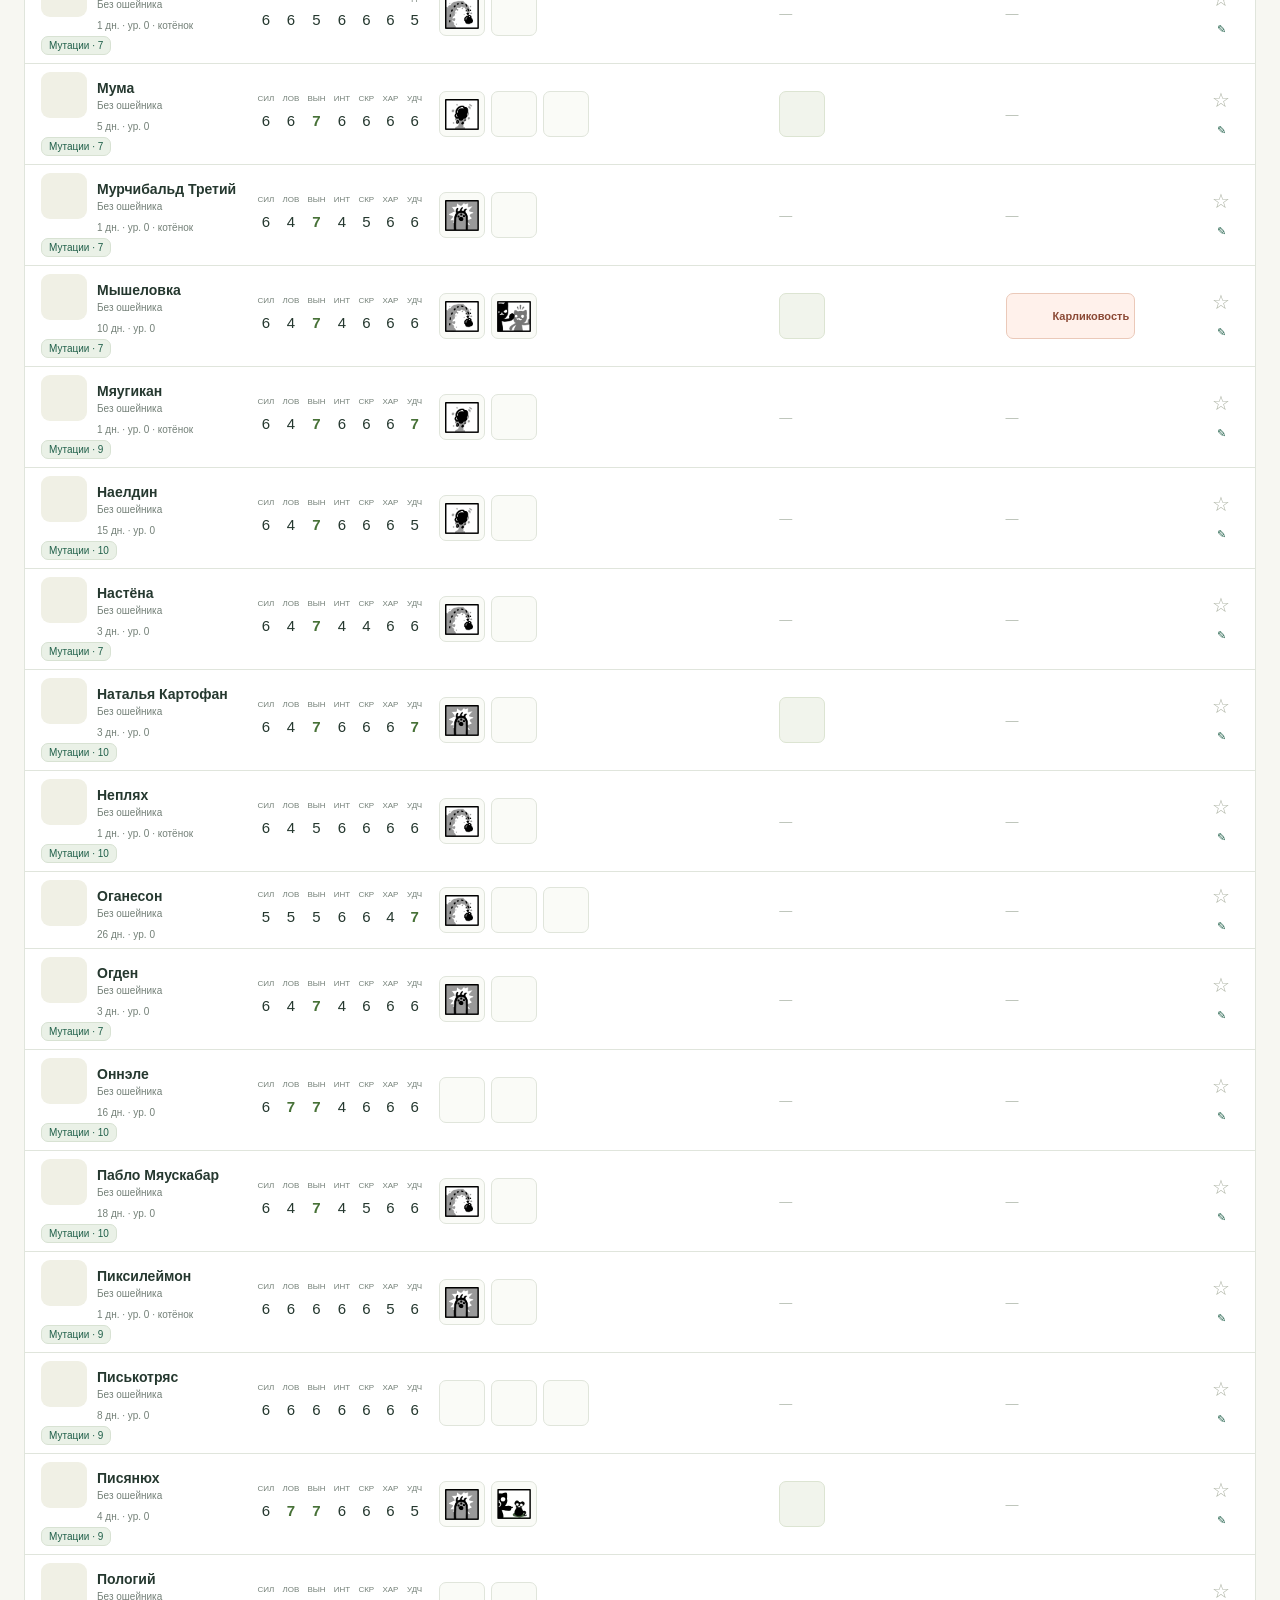
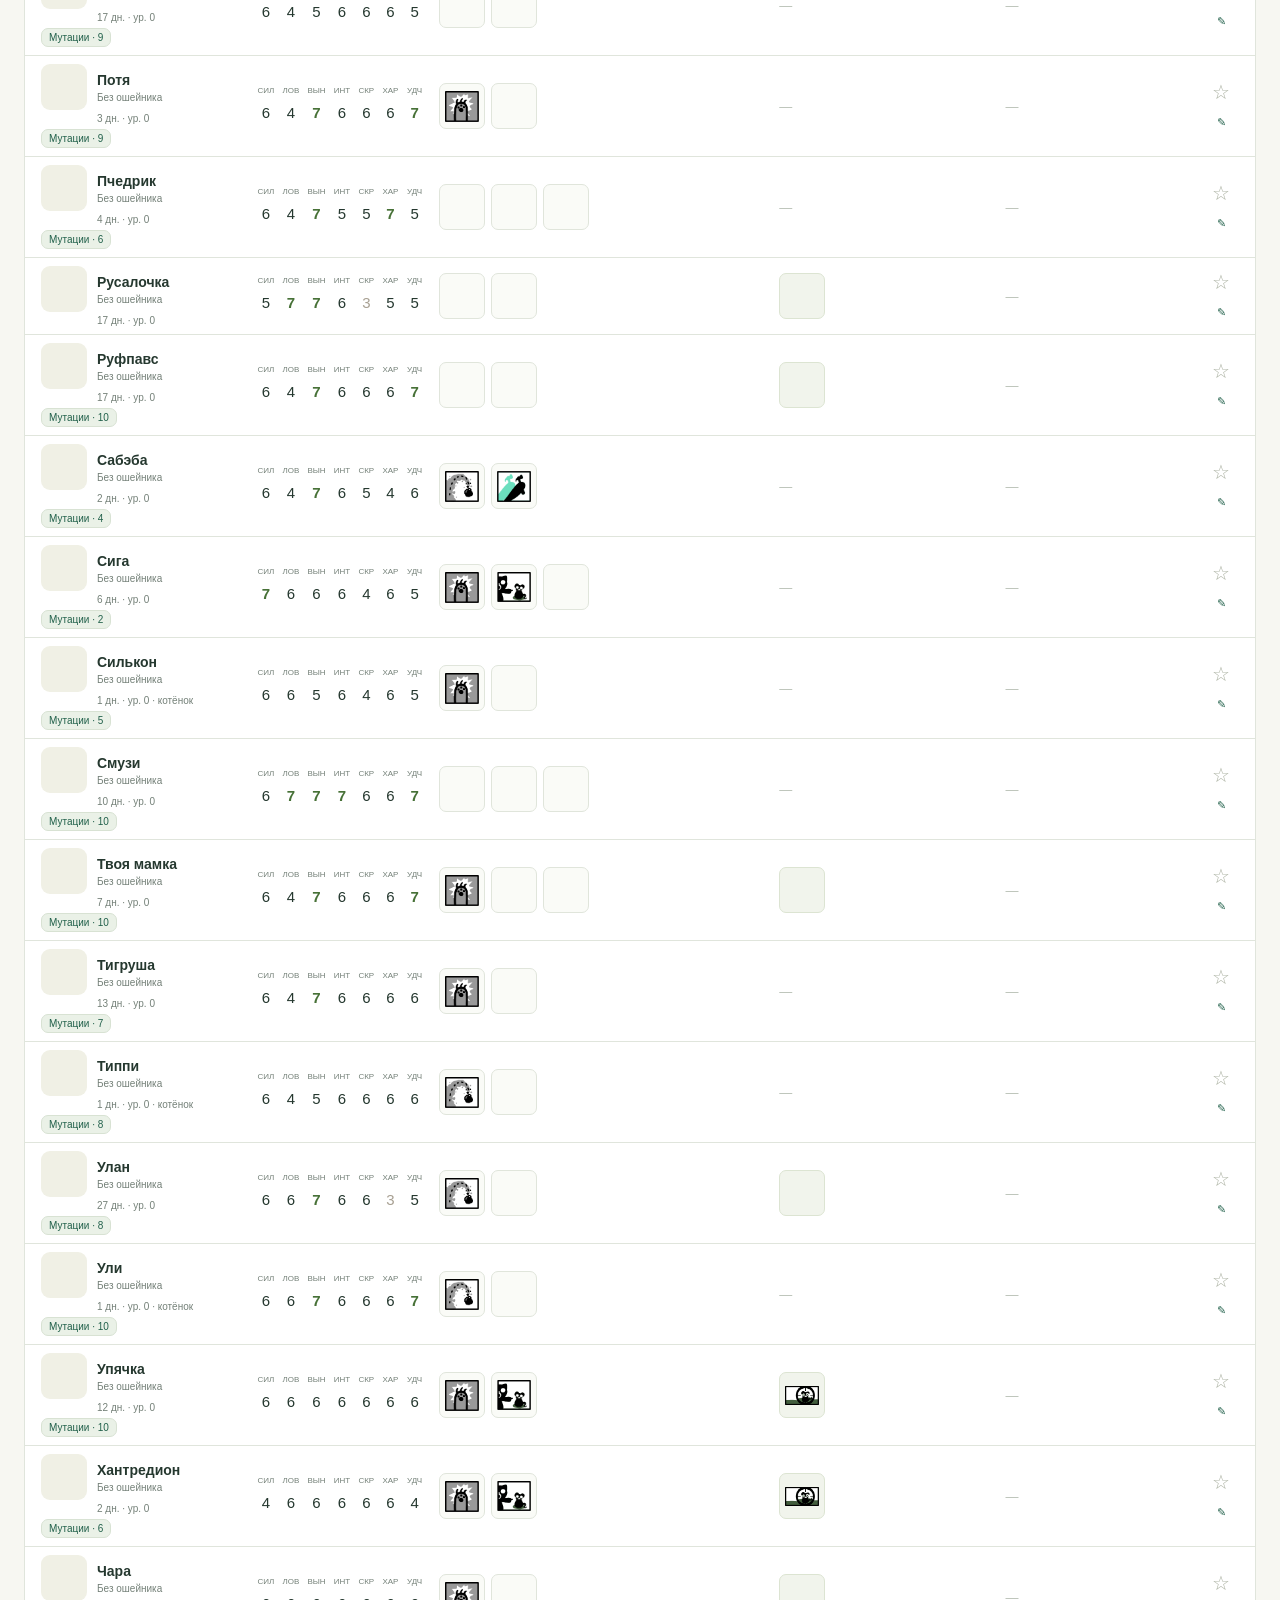
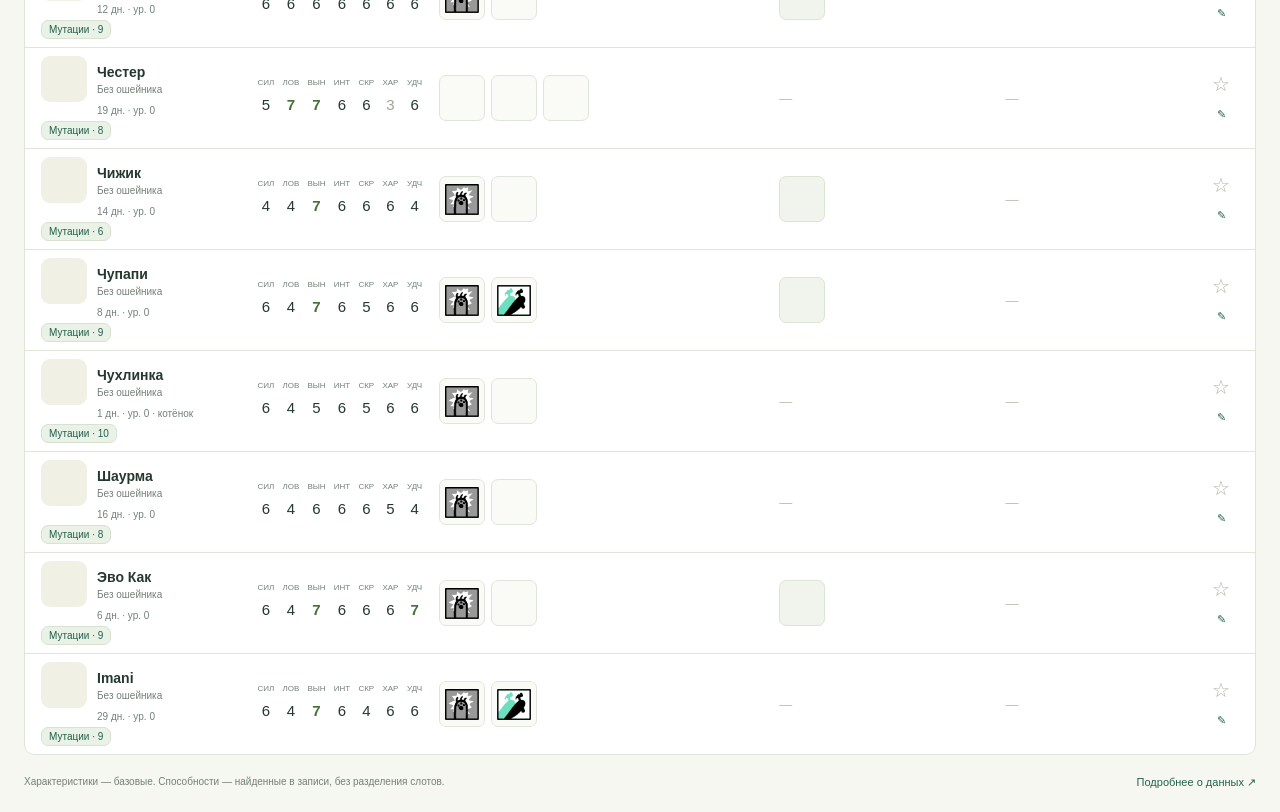
==== commit e1c5850e: "Add mutation atlas ranked by carrier count" ====
--- a/index.html
+++ b/index.html
@@ -2,9 +2,9 @@
 <html lang="ru">
 <meta charset="utf-8"><meta name="viewport" content="width=device-width,initial-scale=1">
 <meta name="theme-color" content="#22614b"><title>Кототека · день 169</title>
-<link rel="icon" href="icon.svg" type="image/svg+xml"><link rel="manifest" href="manifest.webmanifest"><link rel="stylesheet" href="style.css">
+<link rel="icon" href="icon.svg" type="image/svg+xml"><link rel="manifest" href="manifest.webmanifest"><link rel="stylesheet" href="style.css"><link rel="stylesheet" href="mutations.css">
 <body>
-<header class="topbar"><a class="brand" href="./"><img src="icon.svg" alt="" width="34" height="34">кототека<span>MEWGENICS</span></a><div class="top-actions"><span id="offline-status" class="quiet">Локальная коллекция</span><button id="backup" class="subtle">↓ Экспорт заметок</button><button id="restore" class="subtle">↑ Импорт</button><input id="import-file" type="file" accept="application/json,.json" hidden><button id="about" class="icon-button" aria-label="О данных">?</button></div></header>
+<header class="topbar"><a class="brand" href="./"><img src="icon.svg" alt="" width="34" height="34">кототека<span>MEWGENICS</span></a><div class="top-actions"><a class="atlas-nav" href="mutations.html">Мутации ↗</a><span id="offline-status" class="quiet">Локальная коллекция</span><button id="backup" class="subtle">↓ Экспорт заметок</button><button id="restore" class="subtle">↑ Импорт</button><input id="import-file" type="file" accept="application/json,.json" hidden><button id="about" class="icon-button" aria-label="О данных">?</button></div></header>
 <div class="layout"><main><div class="heading"><div><p class="eyebrow">ТВОЙ ДОМ В MEWGENICS</p><h1 id="page-title">Все коты<span class="title-dot">.</span></h1><p class="intro" id="intro"></p></div><div class="day-stamp"><span>ДЕНЬ</span><strong id="day">169</strong></div></div>
 <nav id="collections" class="collection-tabs" aria-label="Коллекции"></nav>
 <div class="toolbar"><div class="search-wrap"><span aria-hidden="true">⌕</span><input type="search" id="search" placeholder="Имя, способность или заметка…" aria-label="Поиск котов"><kbd>/</kbd></div><select id="class-filter" aria-label="Класс"><option value="">Все классы</option></select><select id="status-filter" aria-label="Статус"><option value="">Все возрасты и статусы</option><option value="ready">Не пенсионеры · от 2 дней</option><option value="young">Котята · до 2 дней</option><option value="retired">Пенсионеры</option></select><div class="view-switch" role="group" aria-label="Вид коллекции"><button id="abilities-view" aria-label="Способности" aria-pressed="true">☷ Список</button><button id="table-view" aria-label="Таблица" aria-pressed="false">☷</button><button id="cards-view" aria-label="Карточки" aria-pressed="false">▦</button></div></div>
--- a/style.css
+++ b/style.css
@@ -19,3 +19,5 @@
 @media(min-width:701px){.roster-row{min-height:76px;padding-top:8px;padding-bottom:8px}.roster .compact-ability-name{display:none}.roster .ability-icon-button{padding:5px;min-width:44px;min-height:44px}.roster .ability-art,.roster .ability-art img{width:34px;height:34px}.roster-group.disease .compact-ability-name{display:block;max-width:110px}.roster-group.disease .ability-icon-button{min-width:0}.roster-head,.roster-row{grid-template-columns:minmax(185px,1.05fr) 165px minmax(230px,1.7fr) minmax(155px,1.1fr) minmax(145px,.95fr) 36px}}
 #table-view{display:none}
 @media(min-width:701px) and (max-width:950px){.roster-head,.roster-row{grid-template-columns:155px 125px minmax(115px,1.3fr) minmax(80px,1fr) minmax(100px,1fr) 28px;gap:8px}.roster-group.disease .compact-ability-name{display:none}}
+
+.mutation-button{font-size:10px;padding:3px 7px;margin-top:5px;color:var(--green);background:var(--tint);border-color:#d8e2d3}.mutation-preview-list{margin:14px 0}.mutation-preview-list section{padding:10px 0;border-top:1px solid var(--line)}.mutation-preview-list strong{font-size:13px}.mutation-preview-list strong small{font-weight:400;color:#91634f}.mutation-preview-list p{font-size:13px;line-height:1.55;margin:6px 0;white-space:pre-line}.ability-preview .mutation-preview-list{max-height:55vh;overflow:auto}@media(max-width:700px){.mutation-button{min-height:36px;padding:7px 10px}.mutation-preview-list p{font-size:15px}}
--- a/mutations.css
+++ b/mutations.css
@@ -0,0 +1 @@
+.mutation-atlas{max-width:1040px;margin:auto;padding:32px 24px}.mutation-atlas .intro{margin-bottom:12px}.atlas-controls{display:flex;gap:12px;margin:24px 0}.atlas-controls input,.atlas-controls select{padding:12px;border:1px solid var(--line);border-radius:8px;background:white;font:inherit;min-width:0}.atlas-controls input{flex:1}.atlas-entry{background:white;border:1px solid var(--line);border-radius:12px;padding:20px;margin:12px 0;scroll-margin-top:16px}.atlas-heading{display:flex;align-items:center;justify-content:space-between;gap:12px}.atlas-heading h2{font:600 18px system-ui;margin:0}.atlas-heading h2 small{display:block;font-size:11px;font-weight:400;color:var(--muted);margin-top:6px}.carrier-count{font-size:30px;color:var(--green);text-align:center;min-width:52px}.carrier-count small{display:block;font-size:10px}.atlas-entry p{line-height:1.6;white-space:pre-line}.atlas-carriers summary,.original-text summary{cursor:pointer;padding:10px 0}.original-text{font-size:12px;color:var(--muted)}.atlas-carriers>div{display:flex;gap:8px;flex-wrap:wrap;padding:10px 0}.atlas-carriers a{padding:9px 12px;border-radius:8px;background:var(--tint);text-decoration:none;font-size:13px}.atlas-carriers a small{display:block;font-size:10px;color:var(--muted);margin-top:4px}.atlas-nav{font-size:13px;text-decoration:none;border:1px solid var(--line);border-radius:7px;padding:9px;background:var(--tint);white-space:nowrap}@media(max-width:600px){.mutation-atlas{padding:24px 16px}.mutation-atlas h1{font-size:32px}.atlas-controls{flex-direction:column}.atlas-entry{padding:16px}.atlas-nav{font-size:11px;padding:8px}.topbar{gap:8px}}
